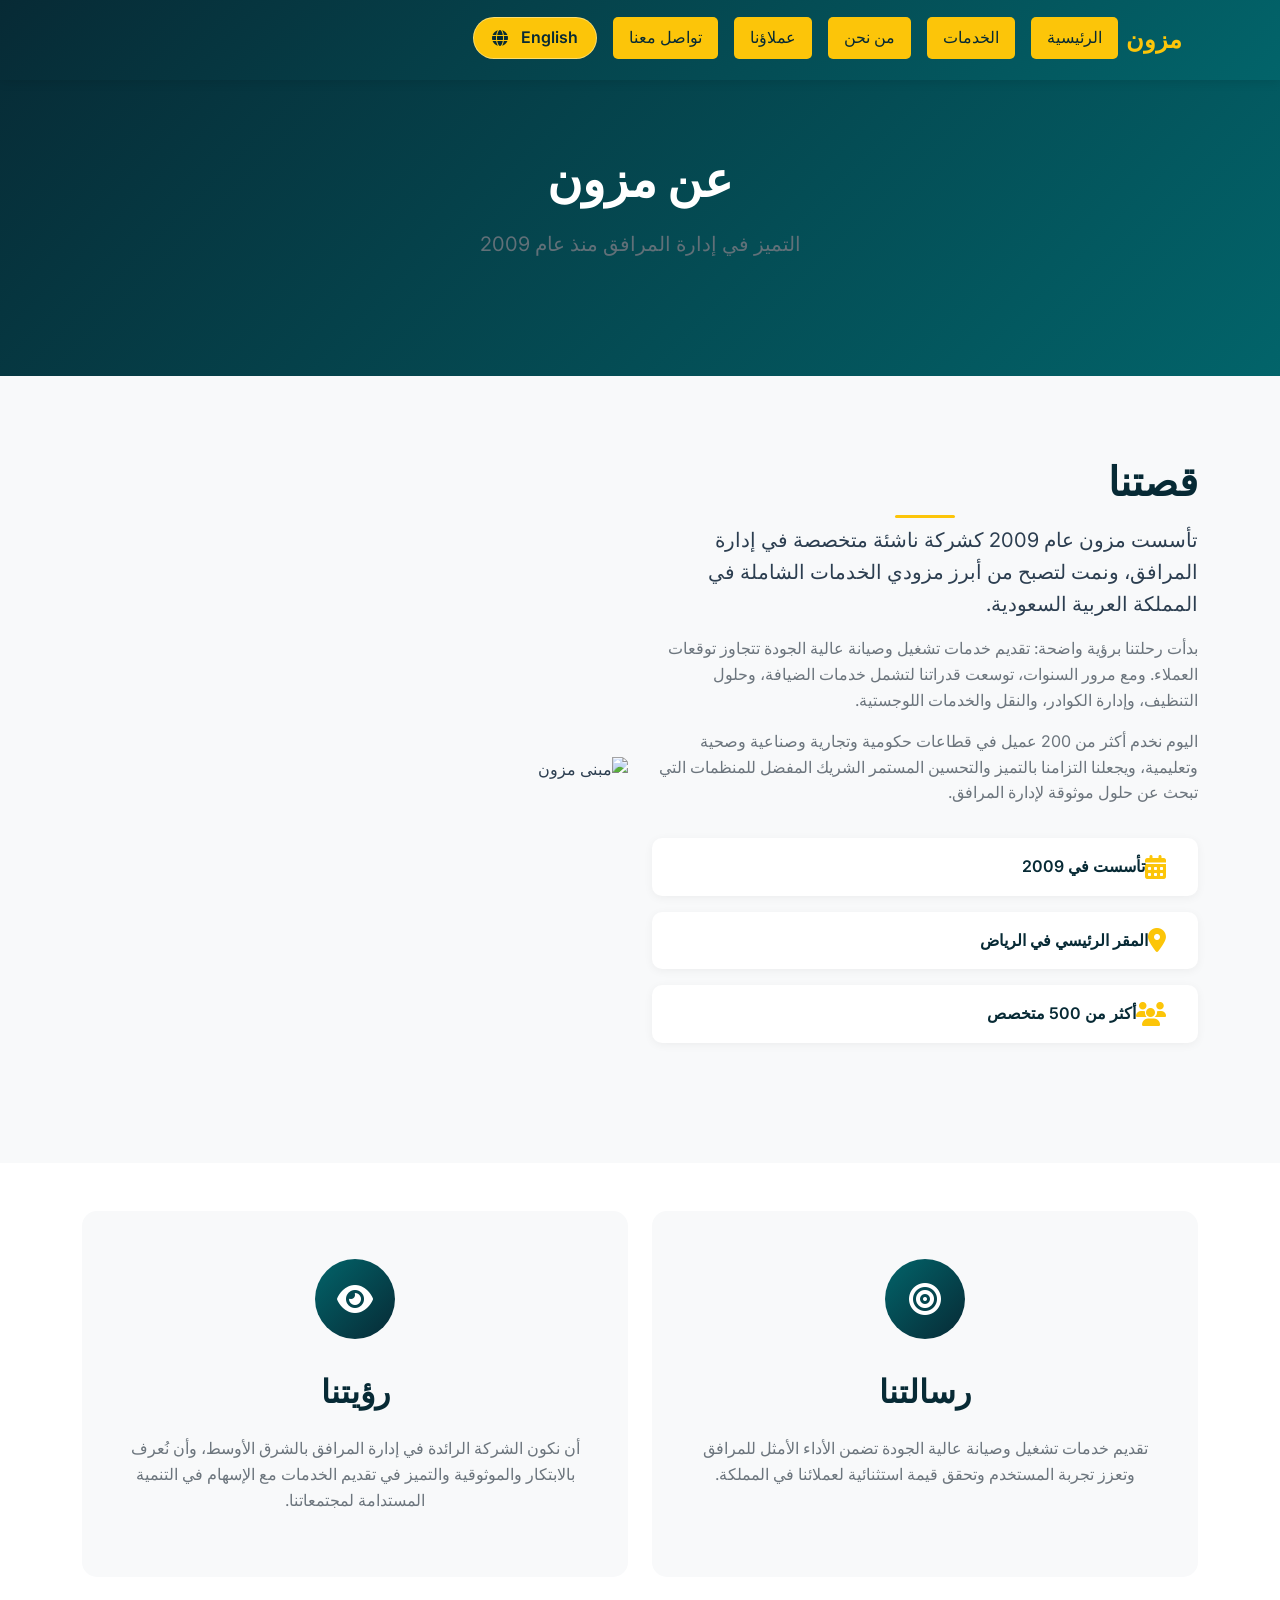
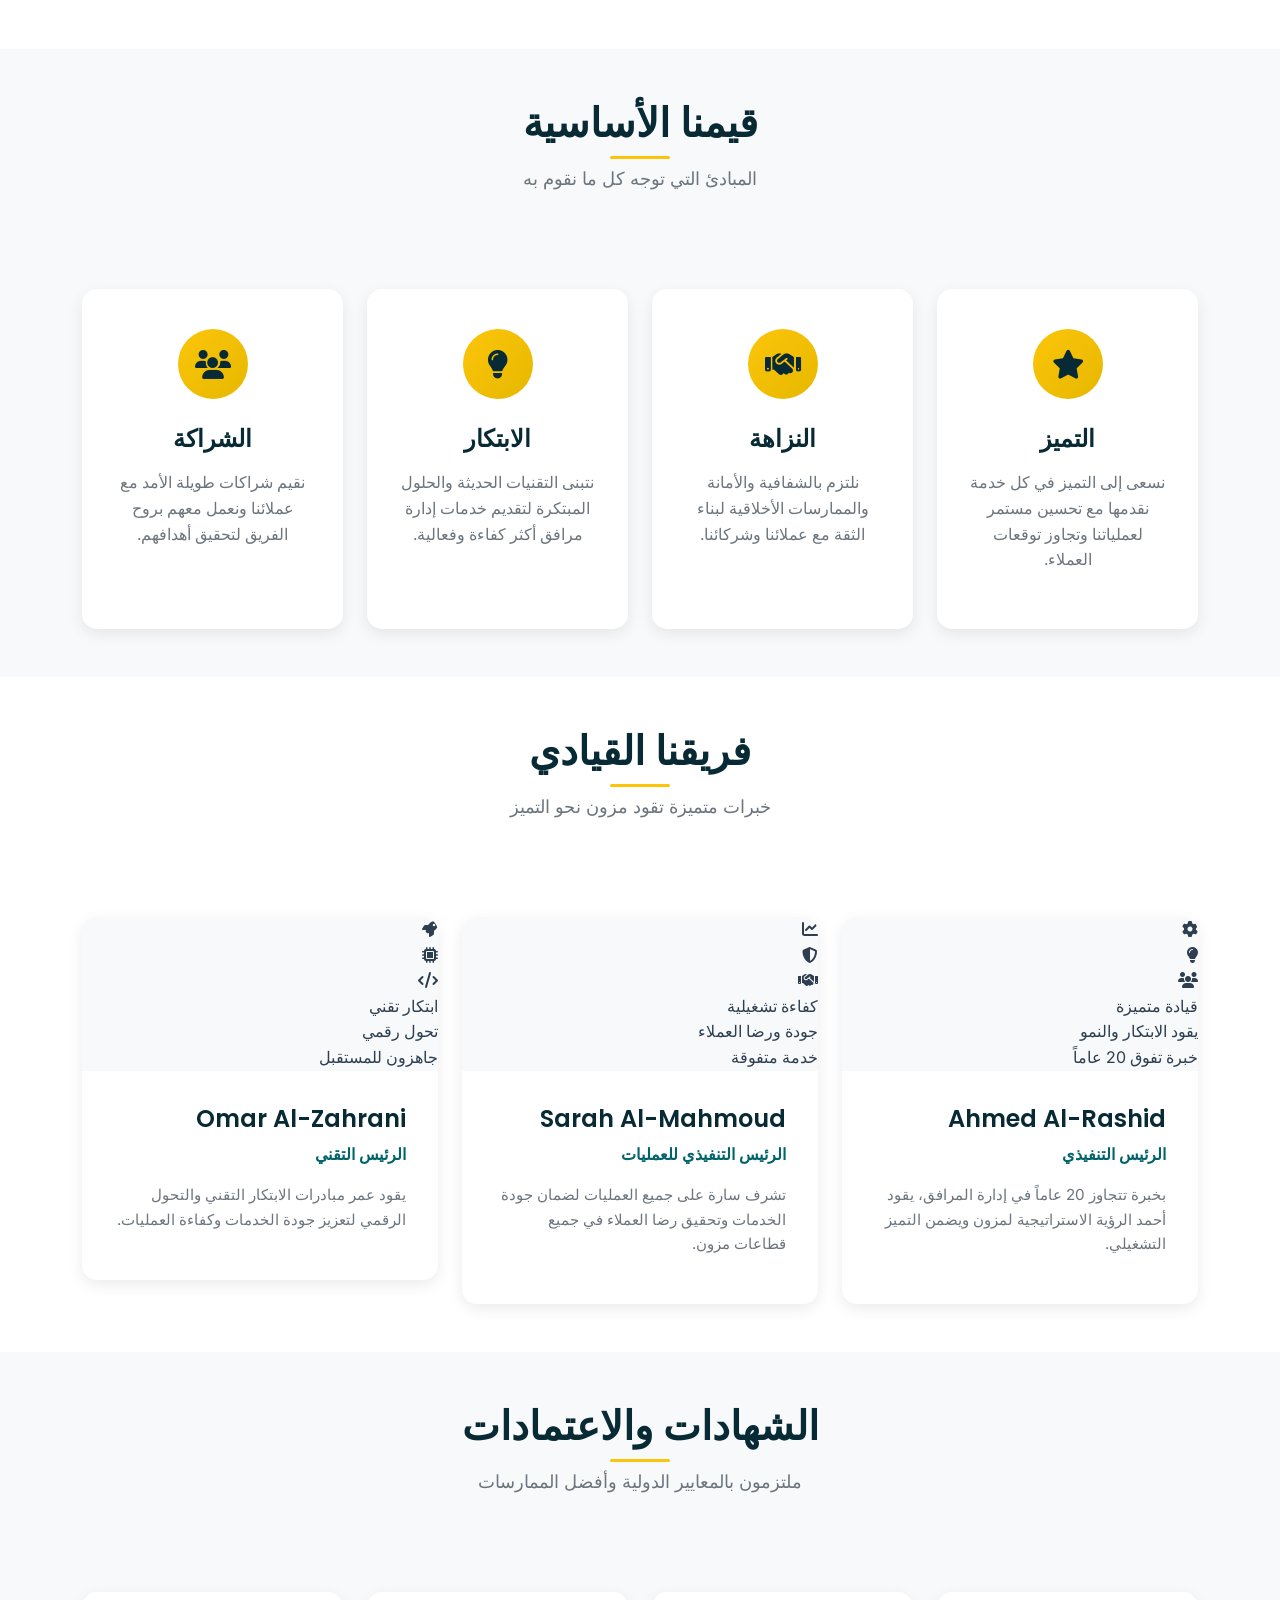
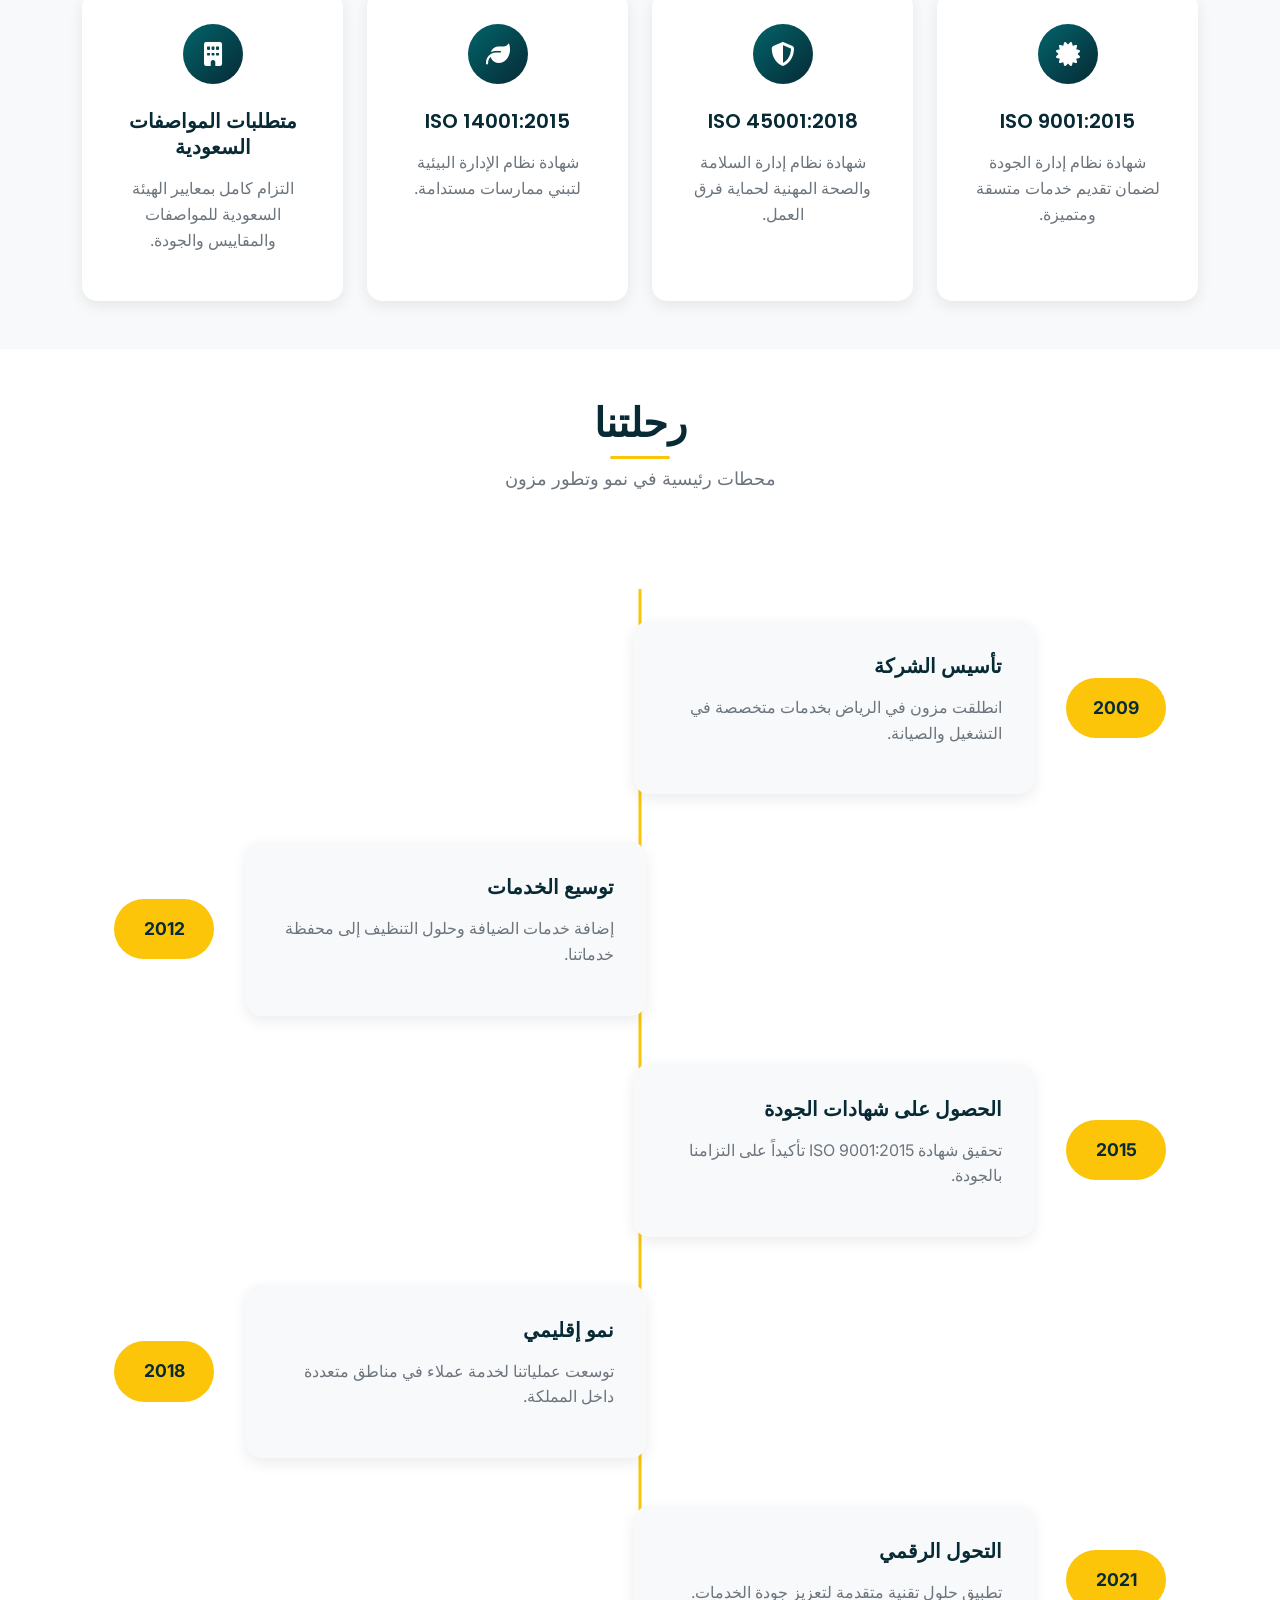
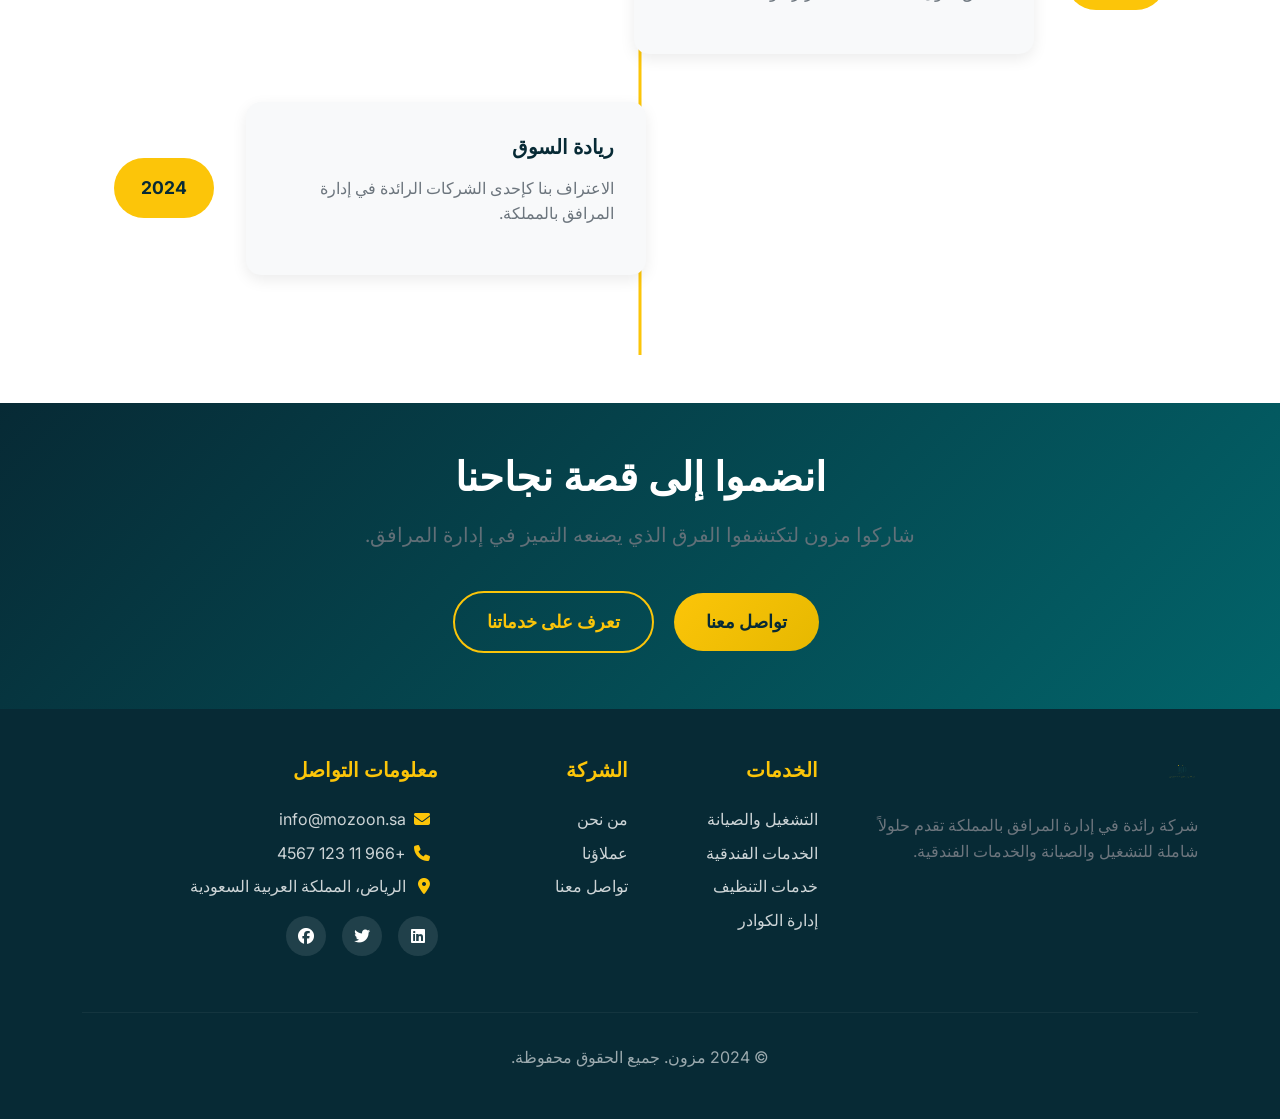
==== about-ar.html @ 45d55f1e "Add Arabic localization and language toggle" ====
<!DOCTYPE html>
<html lang="ar" dir="rtl">
<head>
    <meta charset="UTF-8">
    <meta name="viewport" content="width=device-width, initial-scale=1.0">
    <meta name="description" content="تعرف على مزون - قصتنا ورؤيتنا ورسالتنا والتزامنا بالتميز في إدارة المرافق داخل المملكة العربية السعودية.">
    <meta name="keywords" content="عن مزون، إدارة مرافق، السعودية، الرسالة، الرؤية، قصة الشركة">
    <title>من نحن - مزون لإدارة المرافق</title>

    <!-- Bootstrap 5 CSS -->
    <link href="https://cdn.jsdelivr.net/npm/bootstrap@5.3.0/dist/css/bootstrap.min.css" rel="stylesheet">
    <!-- Font Awesome -->
    <link rel="stylesheet" href="https://cdnjs.cloudflare.com/ajax/libs/font-awesome/6.4.0/css/all.min.css">
    <!-- Google Fonts -->
    <link href="https://fonts.googleapis.com/css2?family=Tajawal:wght@400;500;700&family=Inter:wght@300;400;500;600;700&family=Poppins:wght@300;400;500;600;700&display=swap" rel="stylesheet">
    <!-- Custom CSS -->
    <link rel="stylesheet" href="styles.css">
</head>
<body>
    <!-- Navigation -->
    <nav class="navbar navbar-expand-lg navbar-dark fixed-top">
        <div class="container">
            <a class="navbar-brand" href="index-ar.html">
                <span class="logo-text">مزون</span>
            </a>
            <button class="navbar-toggler" type="button" data-bs-toggle="collapse" data-bs-target="#navbarNav">
                <span class="navbar-toggler-icon"></span>
            </button>
            <div class="collapse navbar-collapse" id="navbarNav">
                <ul class="navbar-nav ms-auto">
                    <li class="nav-item">
                        <a class="nav-link" href="index-ar.html">الرئيسية</a>
                    </li>
                    <li class="nav-item">
                        <a class="nav-link" href="services-ar.html">الخدمات</a>
                    </li>
                    <li class="nav-item">
                        <a class="nav-link active" href="about-ar.html">من نحن</a>
                    </li>
                    <li class="nav-item">
                        <a class="nav-link" href="clients-ar.html">عملاؤنا</a>
                    </li>
                    <li class="nav-item">
                        <a class="nav-link" href="contact-ar.html">تواصل معنا</a>
                    </li>
                    <li class="nav-item language-toggle">
                        <a class="nav-link" href="about.html">English<i class="fas fa-globe me-2"></i></a>
                    </li>
                </ul>
            </div>
        </div>
    </nav>

    <!-- Page Header -->
    <section class="page-header">
        <div class="container">
            <div class="row">
                <div class="col-12 text-center">
                    <h1 class="page-title">عن مزون</h1>
                    <p class="page-subtitle">التميز في إدارة المرافق منذ عام 2009</p>
                </div>
            </div>
        </div>
    </section>

    <!-- Company Story -->
    <section class="company-story py-5">
        <div class="container">
            <div class="row align-items-center">
                <div class="col-lg-6 mb-4">
                    <div class="story-content">
                        <h2 class="section-title">قصتنا</h2>
                        <p class="lead">تأسست مزون عام 2009 كشركة ناشئة متخصصة في إدارة المرافق، ونمت لتصبح من أبرز مزودي الخدمات الشاملة في المملكة العربية السعودية.</p>
                        <p>بدأت رحلتنا برؤية واضحة: تقديم خدمات تشغيل وصيانة عالية الجودة تتجاوز توقعات العملاء. ومع مرور السنوات، توسعت قدراتنا لتشمل خدمات الضيافة، وحلول التنظيف، وإدارة الكوادر، والنقل والخدمات اللوجستية.</p>
                        <p>اليوم نخدم أكثر من 200 عميل في قطاعات حكومية وتجارية وصناعية وصحية وتعليمية، ويجعلنا التزامنا بالتميز والتحسين المستمر الشريك المفضل للمنظمات التي تبحث عن حلول موثوقة لإدارة المرافق.</p>
                        <div class="story-highlights">
                            <div class="highlight-item">
                                <i class="fas fa-calendar-alt"></i>
                                <span>تأسست في 2009</span>
                            </div>
                            <div class="highlight-item">
                                <i class="fas fa-map-marker-alt"></i>
                                <span>المقر الرئيسي في الرياض</span>
                            </div>
                            <div class="highlight-item">
                                <i class="fas fa-users"></i>
                                <span>أكثر من 500 متخصص</span>
                            </div>
                        </div>
                    </div>
                </div>
                <div class="col-lg-6">
                    <div class="story-image">
                        <img src="[data-uri]" alt="مبنى مزون" class="img-fluid rounded">
                    </div>
                </div>
            </div>
        </div>
    </section>

    <!-- Mission & Vision -->
    <section class="mission-vision py-5">
        <div class="container">
            <div class="row">
                <div class="col-lg-6 mb-4">
                    <div class="mission-card">
                        <div class="card-icon">
                            <i class="fas fa-bullseye"></i>
                        </div>
                        <h3>رسالتنا</h3>
                        <p>تقديم خدمات تشغيل وصيانة عالية الجودة تضمن الأداء الأمثل للمرافق وتعزز تجربة المستخدم وتحقق قيمة استثنائية لعملائنا في المملكة.</p>
                    </div>
                </div>
                <div class="col-lg-6 mb-4">
                    <div class="vision-card">
                        <div class="card-icon">
                            <i class="fas fa-eye"></i>
                        </div>
                        <h3>رؤيتنا</h3>
                        <p>أن نكون الشركة الرائدة في إدارة المرافق بالشرق الأوسط، وأن نُعرف بالابتكار والموثوقية والتميز في تقديم الخدمات مع الإسهام في التنمية المستدامة لمجتمعاتنا.</p>
                    </div>
                </div>
            </div>
        </div>
    </section>

    <!-- Core Values -->
    <section class="core-values py-5">
        <div class="container">
            <div class="row">
                <div class="col-12 text-center mb-5">
                    <h2 class="section-title">قيمنا الأساسية</h2>
                    <p class="section-subtitle">المبادئ التي توجه كل ما نقوم به</p>
                </div>
            </div>
            <div class="row g-4">
                <div class="col-lg-3 col-md-6">
                    <div class="value-card">
                        <div class="value-icon">
                            <i class="fas fa-star"></i>
                        </div>
                        <h4>التميز</h4>
                        <p>نسعى إلى التميز في كل خدمة نقدمها مع تحسين مستمر لعملياتنا وتجاوز توقعات العملاء.</p>
                    </div>
                </div>
                <div class="col-lg-3 col-md-6">
                    <div class="value-card">
                        <div class="value-icon">
                            <i class="fas fa-handshake"></i>
                        </div>
                        <h4>النزاهة</h4>
                        <p>نلتزم بالشفافية والأمانة والممارسات الأخلاقية لبناء الثقة مع عملائنا وشركائنا.</p>
                    </div>
                </div>
                <div class="col-lg-3 col-md-6">
                    <div class="value-card">
                        <div class="value-icon">
                            <i class="fas fa-lightbulb"></i>
                        </div>
                        <h4>الابتكار</h4>
                        <p>نتبنى التقنيات الحديثة والحلول المبتكرة لتقديم خدمات إدارة مرافق أكثر كفاءة وفعالية.</p>
                    </div>
                </div>
                <div class="col-lg-3 col-md-6">
                    <div class="value-card">
                        <div class="value-icon">
                            <i class="fas fa-users"></i>
                        </div>
                        <h4>الشراكة</h4>
                        <p>نقيم شراكات طويلة الأمد مع عملائنا ونعمل معهم بروح الفريق لتحقيق أهدافهم.</p>
                    </div>
                </div>
            </div>
        </div>
    </section>

    <!-- Team Overview -->
    <section class="team-overview py-5">
        <div class="container">
            <div class="row">
                <div class="col-12 text-center mb-5">
                    <h2 class="section-title">فريقنا القيادي</h2>
                    <p class="section-subtitle">خبرات متميزة تقود مزون نحو التميز</p>
                </div>
            </div>

            <div class="row g-4">
                <div class="col-lg-4 col-md-6">
                    <div class="team-card">
                        <div class="team-text-animation">
                            <div class="floating-element"><i class="fas fa-cog"></i></div>
                            <div class="floating-element"><i class="fas fa-lightbulb"></i></div>
                            <div class="floating-element"><i class="fas fa-users"></i></div>
                            <div class="animated-text-container">
                                <div class="animated-title">قيادة متميزة</div>
                                <div class="animated-subtitle">يقود الابتكار والنمو</div>
                                <div class="animated-highlight typewriter-effect">خبرة تفوق 20 عاماً</div>
                            </div>
                        </div>
                        <div class="team-info">
                            <h4>Ahmed Al-Rashid</h4>
                            <p class="team-position">الرئيس التنفيذي</p>
                            <p class="team-description">بخبرة تتجاوز 20 عاماً في إدارة المرافق، يقود أحمد الرؤية الاستراتيجية لمزون ويضمن التميز التشغيلي.</p>
                        </div>
                    </div>
                </div>
                <div class="col-lg-4 col-md-6">
                    <div class="team-card">
                        <div class="team-text-animation">
                            <div class="floating-element"><i class="fas fa-chart-line"></i></div>
                            <div class="floating-element"><i class="fas fa-shield-alt"></i></div>
                            <div class="floating-element"><i class="fas fa-handshake"></i></div>
                            <div class="animated-text-container">
                                <div class="animated-title">كفاءة تشغيلية</div>
                                <div class="animated-subtitle">جودة ورضا العملاء</div>
                                <div class="animated-highlight typewriter-effect">خدمة متفوقة</div>
                            </div>
                        </div>
                        <div class="team-info">
                            <h4>Sarah Al-Mahmoud</h4>
                            <p class="team-position">الرئيس التنفيذي للعمليات</p>
                            <p class="team-description">تشرف سارة على جميع العمليات لضمان جودة الخدمات وتحقيق رضا العملاء في جميع قطاعات مزون.</p>
                        </div>
                    </div>
                </div>
                <div class="col-lg-4 col-md-6">
                    <div class="team-card">
                        <div class="team-text-animation">
                            <div class="floating-element"><i class="fas fa-rocket"></i></div>
                            <div class="floating-element"><i class="fas fa-microchip"></i></div>
                            <div class="floating-element"><i class="fas fa-code"></i></div>
                            <div class="animated-text-container">
                                <div class="animated-title">ابتكار تقني</div>
                                <div class="animated-subtitle">تحول رقمي</div>
                                <div class="animated-highlight typewriter-effect">جاهزون للمستقبل</div>
                            </div>
                        </div>
                        <div class="team-info">
                            <h4>Omar Al-Zahrani</h4>
                            <p class="team-position">الرئيس التقني</p>
                            <p class="team-description">يقود عمر مبادرات الابتكار التقني والتحول الرقمي لتعزيز جودة الخدمات وكفاءة العمليات.</p>
                        </div>
                    </div>
                </div>
            </div>
        </div>
    </section>

    <!-- Certifications -->
    <section class="certifications py-5">
        <div class="container">
            <div class="row">
                <div class="col-12 text-center mb-5">
                    <h2 class="section-title">الشهادات والاعتمادات</h2>
                    <p class="section-subtitle">ملتزمون بالمعايير الدولية وأفضل الممارسات</p>
                </div>
            </div>
            <div class="row g-4">
                <div class="col-lg-3 col-md-6">
                    <div class="certification-card">
                        <div class="cert-icon">
                            <i class="fas fa-certificate"></i>
                        </div>
                        <h5>ISO 9001:2015</h5>
                        <p>شهادة نظام إدارة الجودة لضمان تقديم خدمات متسقة ومتميزة.</p>
                    </div>
                </div>
                <div class="col-lg-3 col-md-6">
                    <div class="certification-card">
                        <div class="cert-icon">
                            <i class="fas fa-shield-alt"></i>
                        </div>
                        <h5>ISO 45001:2018</h5>
                        <p>شهادة نظام إدارة السلامة والصحة المهنية لحماية فرق العمل.</p>
                    </div>
                </div>
                <div class="col-lg-3 col-md-6">
                    <div class="certification-card">
                        <div class="cert-icon">
                            <i class="fas fa-leaf"></i>
                        </div>
                        <h5>ISO 14001:2015</h5>
                        <p>شهادة نظام الإدارة البيئية لتبني ممارسات مستدامة.</p>
                    </div>
                </div>
                <div class="col-lg-3 col-md-6">
                    <div class="certification-card">
                        <div class="cert-icon">
                            <i class="fas fa-building"></i>
                        </div>
                        <h5>متطلبات المواصفات السعودية</h5>
                        <p>التزام كامل بمعايير الهيئة السعودية للمواصفات والمقاييس والجودة.</p>
                    </div>
                </div>
            </div>
        </div>
    </section>

    <!-- Company Timeline -->
    <section class="company-timeline py-5">
        <div class="container">
            <div class="row">
                <div class="col-12 text-center mb-5">
                    <h2 class="section-title">رحلتنا</h2>
                    <p class="section-subtitle">محطات رئيسية في نمو وتطور مزون</p>
                </div>
            </div>
            <div class="row">
                <div class="col-12">
                    <div class="timeline">
                        <div class="timeline-item">
                            <div class="timeline-year">2009</div>
                            <div class="timeline-content">
                                <h5>تأسيس الشركة</h5>
                                <p>انطلقت مزون في الرياض بخدمات متخصصة في التشغيل والصيانة.</p>
                            </div>
                        </div>
                        <div class="timeline-item">
                            <div class="timeline-year">2012</div>
                            <div class="timeline-content">
                                <h5>توسيع الخدمات</h5>
                                <p>إضافة خدمات الضيافة وحلول التنظيف إلى محفظة خدماتنا.</p>
                            </div>
                        </div>
                        <div class="timeline-item">
                            <div class="timeline-year">2015</div>
                            <div class="timeline-content">
                                <h5>الحصول على شهادات الجودة</h5>
                                <p>تحقيق شهادة ISO 9001:2015 تأكيداً على التزامنا بالجودة.</p>
                            </div>
                        </div>
                        <div class="timeline-item">
                            <div class="timeline-year">2018</div>
                            <div class="timeline-content">
                                <h5>نمو إقليمي</h5>
                                <p>توسعت عملياتنا لخدمة عملاء في مناطق متعددة داخل المملكة.</p>
                            </div>
                        </div>
                        <div class="timeline-item">
                            <div class="timeline-year">2021</div>
                            <div class="timeline-content">
                                <h5>التحول الرقمي</h5>
                                <p>تطبيق حلول تقنية متقدمة لتعزيز جودة الخدمات.</p>
                            </div>
                        </div>
                        <div class="timeline-item">
                            <div class="timeline-year">2024</div>
                            <div class="timeline-content">
                                <h5>ريادة السوق</h5>
                                <p>الاعتراف بنا كإحدى الشركات الرائدة في إدارة المرافق بالمملكة.</p>
                            </div>
                        </div>
                    </div>
                </div>
            </div>
        </div>
    </section>

    <!-- Call to Action -->
    <section class="cta-section py-5">
        <div class="container">
            <div class="row">
                <div class="col-lg-8 mx-auto text-center">
                    <h2 class="cta-title">انضموا إلى قصة نجاحنا</h2>
                    <p class="cta-subtitle">شاركوا مزون لتكتشفوا الفرق الذي يصنعه التميز في إدارة المرافق.</p>
                    <div class="cta-buttons">
                        <a href="contact-ar.html" class="btn btn-primary btn-lg me-3">تواصل معنا</a>
                        <a href="services-ar.html" class="btn btn-outline-primary btn-lg">تعرف على خدماتنا</a>
                    </div>
                </div>
            </div>
        </div>
    </section>

    <!-- Footer -->
    <footer class="footer py-5">
        <div class="container">
            <div class="row">
                <div class="col-lg-4 mb-4">
                    <div class="footer-brand">
                        <img src="logo mozoon.svg" alt="شعار مزون" class="footer-logo mb-3">
                        <p>شركة رائدة في إدارة المرافق بالمملكة تقدم حلولاً شاملة للتشغيل والصيانة والخدمات الفندقية.</p>
                    </div>
                </div>
                <div class="col-lg-2 col-md-6 mb-4">
                    <h5 class="footer-title">الخدمات</h5>
                    <ul class="footer-links">
                        <li><a href="services-ar.html">التشغيل والصيانة</a></li>
                        <li><a href="services-ar.html">الخدمات الفندقية</a></li>
                        <li><a href="services-ar.html">خدمات التنظيف</a></li>
                        <li><a href="services-ar.html">إدارة الكوادر</a></li>
                    </ul>
                </div>
                <div class="col-lg-2 col-md-6 mb-4">
                    <h5 class="footer-title">الشركة</h5>
                    <ul class="footer-links">
                        <li><a href="about-ar.html">من نحن</a></li>
                        <li><a href="clients-ar.html">عملاؤنا</a></li>
                        <li><a href="contact-ar.html">تواصل معنا</a></li>
                    </ul>
                </div>
                <div class="col-lg-4 mb-4">
                    <h5 class="footer-title">معلومات التواصل</h5>
                    <div class="contact-info">
                        <p><i class="fas fa-envelope me-2"></i> info@mozoon.sa</p>
                        <p><i class="fas fa-phone me-2"></i> +966 11 123 4567</p>
                        <p><i class="fas fa-map-marker-alt me-2"></i> الرياض، المملكة العربية السعودية</p>
                    </div>
                    <div class="social-links mt-3">
                        <a href="#" class="social-link"><i class="fab fa-linkedin"></i></a>
                        <a href="#" class="social-link"><i class="fab fa-twitter"></i></a>
                        <a href="#" class="social-link"><i class="fab fa-facebook"></i></a>
                    </div>
                </div>
            </div>
            <hr class="footer-divider">
            <div class="row">
                <div class="col-12 text-center">
                    <p class="footer-copyright">&copy; 2024 مزون. جميع الحقوق محفوظة.</p>
                </div>
            </div>
        </div>
    </footer>

    <!-- Bootstrap 5 JS -->
    <script src="https://cdn.jsdelivr.net/npm/bootstrap@5.3.0/dist/js/bootstrap.bundle.min.js"></script>
    <!-- Custom JS -->
    <script src="script.js"></script>
</body>
</html>
---- styles.css ----
/* MOOZEN Facilities Management - Custom Styles */

/* CSS Variables for Brand Colors */
:root {
    --primary-gray: #B6B5B5;
    --professional-teal: #02646A;
    --corporate-navy: #072A35;
    --accent-gold: #FCC509;
    --white: #ffffff;
    --light-gray: #f8f9fa;
    --dark-gray: #343a40;
    --text-dark: #2c3e50;
    --text-light: #6c757d;
}

/* Global Styles */
* {
    margin: 0;
    padding: 0;
    box-sizing: border-box;
}

html {
    scroll-behavior: smooth;
}

body {
    font-family: 'Inter', sans-serif;
    line-height: 1.6;
    color: var(--text-dark);
    background-color: var(--white);
}

body[dir="rtl"] {
    direction: rtl;
    text-align: right;
    font-family: 'Tajawal', 'Inter', sans-serif;
}

/* Typography */
h1, h2, h3, h4, h5, h6 {
    font-family: 'Poppins', sans-serif;
    font-weight: 600;
    line-height: 1.3;
    margin-bottom: 1rem;
}

h1 {
    font-size: 3.5rem;
    font-weight: 700;
}

h2 {
    font-size: 2.5rem;
}

h3 {
    font-size: 2rem;
}

h4 {
    font-size: 1.5rem;
}

h5 {
    font-size: 1.25rem;
}

p {
    margin-bottom: 1rem;
    color: var(--text-light);
}

.lead {
    font-size: 1.25rem;
    font-weight: 400;
    color: var(--text-dark);
}

/* Navigation */
.navbar {
    background: linear-gradient(135deg, var(--corporate-navy) 0%, var(--professional-teal) 100%);
    padding: 1rem 0;
    transition: all 0.3s ease;
    box-shadow: 0 2px 10px rgba(0,0,0,0.1);
}

.navbar-brand .logo {
    height: 40px;
    width: auto;
}

.navbar-brand .logo-text {
    color: #FCC509 !important;
    font-weight: 700;
    font-size: 1.5rem;
    font-family: 'Poppins', sans-serif;
}

.navbar-nav .nav-link {
    color: var(--white) !important;
    font-weight: 500;
    margin: 0 0.5rem;
    padding: 0.5rem 1rem !important;
    border-radius: 5px;
    transition: all 0.3s ease;
}

.navbar-nav .language-toggle .nav-link {
    border: 1px solid rgba(255, 255, 255, 0.4);
    border-radius: 30px;
    display: flex;
    align-items: center;
    gap: 0.35rem;
    font-weight: 600;
    margin-left: 0.75rem;
    padding: 0.45rem 1.1rem !important;
}

.navbar-nav .language-toggle .nav-link:hover,
.navbar-nav .language-toggle .nav-link:focus {
    background-color: var(--white);
    color: var(--corporate-navy) !important;
}

.navbar-nav .nav-link:hover,
.navbar-nav .nav-link.active {
    background-color: var(--accent-gold);
    color: var(--corporate-navy) !important;
    transform: translateY(-2px);
}

.navbar-toggler {
    border: none;
    padding: 0.25rem 0.5rem;
}

.navbar-toggler:focus {
    box-shadow: none;
}

/* Particle Network Canvas */
.particle-network-canvas {
    position: absolute;
    top: 0;
    left: 0;
    width: 100%;
    height: 100%;
    z-index: 2;
    pointer-events: none;
    opacity: 0.8;
}

/* Hero Background Slider */
.hero-slider {
    position: relative;
    overflow: hidden;
}

.hero-background-slider {
    position: absolute;
    top: 0;
    left: 0;
    width: 100%;
    height: 100%;
    z-index: 0;
}

.hero-slide {
    position: absolute;
    top: 0;
    left: 0;
    width: 100%;
    height: 100%;
    background-size: cover;
    background-position: center;
    background-repeat: no-repeat;
    opacity: 0;
    transition: opacity 1s ease-in-out;
    z-index: 1;
}

.hero-slide.active {
    opacity: 1;
}

.hero-slide[data-bg="photovoltaics-factory-manager-looking-paperwork-documents.jpg"] {
    background-image: url('photovoltaics-factory-manager-looking-paperwork-documents.jpg');
}

.hero-slide[data-bg="person-white-chemical-protection-suit-doing-disinfection-public-areas-stop-spreading-highly-contagious-corona-virus.jpg"] {
    background-image: url('person-white-chemical-protection-suit-doing-disinfection-public-areas-stop-spreading-highly-contagious-corona-virus.jpg');
}

.hero-slide[data-bg="human-hand-passing-gear-robotic-hand.jpg"] {
    background-image: url('human-hand-passing-gear-robotic-hand.jpg');
}

.slide-overlay {
    position: absolute;
    top: 0;
    left: 0;
    width: 100%;
    height: 100%;
    background: linear-gradient(135deg, rgba(0, 0, 0, 0.7) 0%, rgba(0, 0, 0, 0.4) 50%, rgba(0, 0, 0, 0.6) 100%);
    z-index: 2;
}

/* Hero Slide Text */
.hero-slide-text {
    position: relative;
    z-index: 10;
}

.slide-text {
    opacity: 0;
    transform: translateY(30px);
    transition: all 1s ease-in-out;
    display: none;
}

.slide-text.active {
    opacity: 1;
    transform: translateY(0);
    display: block;
}

.slide-text .hero-title {
    animation: slideInFromTop 1.2s ease-out;
}

.slide-text .hero-subtitle {
    animation: slideInFromBottom 1.2s ease-out 0.3s both;
}

@keyframes slideInFromTop {
    0% {
        opacity: 0;
        transform: translateY(-50px);
    }
    100% {
        opacity: 1;
        transform: translateY(0);
    }
}

@keyframes slideInFromBottom {
    0% {
        opacity: 0;
        transform: translateY(30px);
    }
    100% {
        opacity: 1;
        transform: translateY(0);
    }
}

/* Mobile optimizations for hero slider */
@media (max-width: 768px) {
    .particle-network-canvas {
        opacity: 0.6; /* Reduce opacity on mobile for better performance */
    }
    
    .hero-slide {
        background-attachment: scroll; /* Disable parallax on mobile for better performance */
    }
    
    .slide-overlay {
        background: linear-gradient(135deg, rgba(0, 0, 0, 0.8) 0%, rgba(0, 0, 0, 0.6) 100%);
    }
    
    .slide-text .hero-title {
        font-size: 2rem;
    }
    
    .slide-text .hero-subtitle {
        font-size: 1rem;
    }
}

/* Hero Section with Parallax Effect */
.hero-section {
    position: relative;
    height: 100vh;
    min-height: 600px;
    display: flex;
    align-items: center;
    justify-content: center;
    overflow: hidden;
    color: white;
}

.parallax-hero {
    background-image: url('hero-bg.svg');
    background-attachment: fixed;
    background-position: center center;
    background-repeat: no-repeat;
    background-size: cover;
}

/* Hero Content Left-Aligned */
.hero-content-left {
    position: relative;
    z-index: 3;
    text-align: left;
    padding: 3rem 2rem;
    color: var(--white);
    max-width: 100%;
}

.hero-content-left .hero-title {
    font-size: 4rem;
    font-weight: 800;
    margin-bottom: 1.5rem;
    color: #FCC509 !important;
    text-shadow: 2px 2px 4px rgba(0, 0, 0, 0.8);
    line-height: 1.1;
    letter-spacing: -0.02em;
    font-family: 'Poppins', sans-serif;
}

.hero-content-left .hero-subtitle {
    font-size: 1.35rem;
    margin-bottom: 2rem;
    opacity: 0.95;
    line-height: 1.7;
    text-shadow: 2px 2px 4px rgba(0, 0, 0, 0.6);
    max-width: 100%;
    font-weight: 300;
    color: rgba(255, 255, 255, 0.95);
}

.hero-content-left .lead-text {
    font-size: 1.5rem;
    font-weight: 400;
    line-height: 1.8;
    margin: 0;
    max-width: 100%;
    color: rgba(255, 255, 255, 0.9);
    text-shadow: 1px 1px 3px rgba(0, 0, 0, 0.5);
    letter-spacing: 0.01em;
}

.hero-content-left .key-benefits {
    display: flex;
    justify-content: flex-start;
    gap: 1.5rem;
    margin-top: 1.5rem;
    flex-wrap: wrap;
}

.hero-content-left .benefit-highlight {
    display: flex;
    align-items: center;
    background: rgba(255, 255, 255, 0.15);
    padding: 0.75rem 1.5rem;
    border-radius: 25px;
    backdrop-filter: blur(10px);
    border: 1px solid rgba(255, 255, 255, 0.2);
    transition: all 0.3s ease;
    font-weight: 500;
}

.hero-content-left .benefit-highlight:hover {
    background: rgba(255, 255, 255, 0.25);
    transform: translateY(-2px);
    box-shadow: 0 8px 25px rgba(0, 0, 0, 0.3);
}

.hero-content-left .hero-buttons {
    margin-top: 2.5rem;
    text-align: left;
}

/* Keep original hero-content for backward compatibility */
.hero-content {
    position: relative;
    z-index: 3;
    text-align: center;
    padding: 2rem;
    color: var(--white);
}

.hero-title {
    font-size: 3.5rem;
    font-weight: 700;
    margin-bottom: 1.5rem;
    color: #FCC509 !important;
    text-shadow: 2px 2px 4px rgba(0, 0, 0, 0.8);
}

.hero-subtitle {
    font-size: 1.3rem;
    margin-bottom: 2rem;
    opacity: 0.95;
    line-height: 1.6;
    text-shadow: 1px 1px 2px rgba(0, 0, 0, 0.5);
    max-width: 600px;
}

.lead-text {
    font-size: 1.4rem;
    font-weight: 400;
    line-height: 1.7;
    margin: 0 auto;
    max-width: 650px;
}

.key-benefits {
    display: flex;
    justify-content: center;
    gap: 2rem;
    margin-top: 1.5rem;
    flex-wrap: wrap;
}

.benefit-highlight {
    display: flex;
    align-items: center;
    background: rgba(255, 255, 255, 0.1);
    padding: 0.75rem 1.5rem;
    border-radius: 25px;
    backdrop-filter: blur(5px);
    border: 1px solid rgba(212, 175, 55, 0.3);
    transition: all 0.3s ease;
    font-weight: 600;
    font-size: 1rem;
}

.benefit-highlight:hover {
    background: rgba(212, 175, 55, 0.2);
    transform: translateY(-2px);
    box-shadow: 0 5px 15px rgba(212, 175, 55, 0.3);
}

.benefit-highlight i {
    font-size: 1.1rem;
    color: #D4AF37;
}

.hero-buttons {
    margin-bottom: 2rem;
}

.hero-buttons .btn {
    margin: 0.5rem;
    padding: 1rem 2rem;
    font-size: 1.1rem;
    font-weight: 600;
    border-radius: 50px;
    transition: all 0.3s ease;
    text-transform: uppercase;
    letter-spacing: 1px;
}

.hero-buttons .btn:hover {
    transform: translateY(-3px);
    box-shadow: 0 10px 25px rgba(0, 0, 0, 0.3);
}

/* Animated Particles */
.hero-particles {
    position: absolute;
    top: 0;
    left: 0;
    width: 100%;
    height: 100%;
    z-index: 2;
    pointer-events: none;
}

.particle {
    position: absolute;
    background: rgba(212, 175, 55, 0.3);
    border-radius: 50%;
    animation: float 6s ease-in-out infinite;
}

.particle-1 {
    width: 8px;
    height: 8px;
    top: 20%;
    left: 10%;
    animation-delay: 0s;
    animation-duration: 8s;
}

.particle-2 {
    width: 12px;
    height: 12px;
    top: 60%;
    left: 80%;
    animation-delay: 2s;
    animation-duration: 10s;
}

.particle-3 {
    width: 6px;
    height: 6px;
    top: 30%;
    left: 70%;
    animation-delay: 4s;
    animation-duration: 7s;
}

.particle-4 {
    width: 10px;
    height: 10px;
    top: 80%;
    left: 20%;
    animation-delay: 1s;
    animation-duration: 9s;
}

.particle-5 {
    width: 14px;
    height: 14px;
    top: 15%;
    left: 60%;
    animation-delay: 3s;
    animation-duration: 11s;
}

.particle-6 {
    width: 7px;
    height: 7px;
    top: 70%;
    left: 40%;
    animation-delay: 5s;
    animation-duration: 6s;
}

/* Geometric Shapes */
.hero-geometric-shapes {
    position: absolute;
    top: 0;
    left: 0;
    width: 100%;
    height: 100%;
    z-index: 2;
    pointer-events: none;
}

.shape {
    position: absolute;
    opacity: 0.1;
    animation: geometricFloat 12s ease-in-out infinite;
}

.shape-circle-1 {
    width: 100px;
    height: 100px;
    background: linear-gradient(45deg, #D4AF37, #02646A);
    border-radius: 50%;
    top: 10%;
    right: 15%;
    animation-delay: 0s;
}

.shape-circle-2 {
    width: 60px;
    height: 60px;
    background: linear-gradient(45deg, #1B365D, #D4AF37);
    border-radius: 50%;
    bottom: 20%;
    left: 10%;
    animation-delay: 4s;
}

.shape-triangle-1 {
    width: 0;
    height: 0;
    border-left: 40px solid transparent;
    border-right: 40px solid transparent;
    border-bottom: 70px solid rgba(212, 175, 55, 0.2);
    top: 25%;
    left: 20%;
    animation-delay: 2s;
}

.shape-triangle-2 {
    width: 0;
    height: 0;
    border-left: 30px solid transparent;
    border-right: 30px solid transparent;
    border-bottom: 50px solid rgba(2, 100, 106, 0.2);
    bottom: 30%;
    right: 25%;
    animation-delay: 6s;
}

.shape-square-1 {
    width: 80px;
    height: 80px;
    background: linear-gradient(45deg, rgba(27, 54, 93, 0.2), rgba(212, 175, 55, 0.2));
    transform: rotate(45deg);
    top: 50%;
    right: 10%;
    animation-delay: 8s;
}

/* Scroll Indicator */
.hero-scroll-indicator {
    position: absolute;
    bottom: 30px;
    left: 50%;
    transform: translateX(-50%);
    z-index: 3;
}

.scroll-arrow {
    width: 40px;
    height: 40px;
    border: 2px solid rgba(255, 255, 255, 0.7);
    border-radius: 50%;
    display: flex;
    align-items: center;
    justify-content: center;
    animation: bounce 2s infinite;
    cursor: pointer;
    transition: all 0.3s ease;
}

.scroll-arrow:hover {
    background: rgba(255, 255, 255, 0.1);
    border-color: #D4AF37;
}

.scroll-arrow i {
    color: rgba(255, 255, 255, 0.8);
    font-size: 1.2rem;
}

/* Typewriter Effect */
.typewriter-text {
    display: inline-block;
    color: #FCC509 !important; /* Yellow color */
    font-weight: 600;
    text-shadow: 2px 2px 4px rgba(0, 0, 0, 0.8);
    border-right: 2px solid transparent;
    white-space: nowrap;
    overflow: hidden;
    animation: none; /* Remove default animation, controlled by JS */
    transition: all 0.3s ease;
}

/* Animations */
@keyframes float {
    0%, 100% {
        transform: translateY(0px) rotate(0deg);
        opacity: 0.3;
    }
    50% {
        transform: translateY(-20px) rotate(180deg);
        opacity: 0.8;
    }
}

@keyframes geometricFloat {
    0%, 100% {
        transform: translateY(0px) rotate(0deg);
    }
    33% {
        transform: translateY(-15px) rotate(120deg);
    }
    66% {
        transform: translateY(-30px) rotate(240deg);
    }
}

@keyframes bounce {
    0%, 20%, 50%, 80%, 100% {
        transform: translateX(-50%) translateY(0);
    }
    40% {
        transform: translateX(-50%) translateY(-10px);
    }
    60% {
        transform: translateX(-50%) translateY(-5px);
    }
}

@keyframes typing {
    from {
        width: 0;
    }
    to {
        width: 100%;
    }
}

@keyframes blink-caret {
    from, to {
        border-color: transparent;
    }
    50% {
        border-color: #D4AF37;
    }
}

.fade-in-up {
    opacity: 0;
    transform: translateY(30px);
    animation: fadeInUp 1s ease forwards;
    animation-delay: 0.5s;
}

@keyframes fadeInUp {
    to {
        opacity: 1;
        transform: translateY(0);
    }
}

/* Mobile Responsiveness */
@media (max-width: 768px) {
    .parallax-hero {
        background-attachment: scroll;
    }
    
    .hero-title {
        font-size: 2.5rem;
    }
    
    .hero-subtitle {
        font-size: 1.1rem;
    }
    
    .lead-text {
        font-size: 1.2rem;
        line-height: 1.6;
    }
    
    .key-benefits {
        flex-direction: column;
        gap: 1rem;
        align-items: center;
    }
    
    .benefit-highlight {
        padding: 0.6rem 1.2rem;
        font-size: 0.9rem;
    }
    
    .hero-content {
        padding: 1.5rem;
        margin: 1rem;
    }
    
    /* Mobile styles for left-aligned hero content */
    .hero-content-left {
        padding: 2rem 1.5rem;
        text-align: center;
    }
    
    .hero-content-left .hero-title {
        font-size: 2.8rem;
        line-height: 1.2;
        margin-bottom: 1rem;
    }
    
    .hero-content-left .hero-subtitle {
        font-size: 1.2rem;
        line-height: 1.6;
        margin-bottom: 1.5rem;
    }
    
    .hero-content-left .lead-text {
        font-size: 1.3rem;
        line-height: 1.7;
    }
    
    .hero-content-left .key-benefits {
        justify-content: center;
        flex-direction: column;
        gap: 1rem;
        align-items: center;
    }
    
    .hero-content-left .benefit-highlight {
        padding: 0.6rem 1.2rem;
        font-size: 0.95rem;
    }
    
    .hero-content-left .hero-buttons {
        text-align: center;
        margin-top: 2rem;
    }
    
    .stat-number {
        font-size: 2rem;
    }
    
    .hero-buttons .btn {
        padding: 0.8rem 1.5rem;
        font-size: 1rem;
        margin: 0.3rem;
    }
    
    .shape-circle-1, .shape-circle-2 {
        width: 60px;
        height: 60px;
    }
    
    .shape-square-1 {
        width: 50px;
        height: 50px;
    }
    
    .particle {
        display: none;
    }
}

/* Page Header */
.page-header {
    background: linear-gradient(135deg, var(--corporate-navy) 0%, var(--professional-teal) 100%);
    padding: 150px 0 100px;
    color: var(--white);
    text-align: center;
}

.page-title {
    font-size: 3rem;
    font-weight: 700;
    margin-bottom: 1rem;
}

.page-subtitle {
    font-size: 1.25rem;
    opacity: 0.9;
}

/* Buttons */
.btn-primary {
    background: linear-gradient(135deg, var(--accent-gold) 0%, #e6b800 100%);
    border: none;
    color: var(--corporate-navy);
    font-weight: 600;
    transition: all 0.3s ease;
}

.btn-primary:hover {
    background: linear-gradient(135deg, #e6b800 0%, var(--accent-gold) 100%);
    transform: translateY(-2px);
    box-shadow: 0 5px 15px rgba(252, 197, 9, 0.4);
    color: var(--corporate-navy);
}

.btn-outline-primary {
    border: 2px solid var(--accent-gold);
    color: var(--accent-gold);
    background: transparent;
    font-weight: 600;
}

.btn-outline-primary:hover {
    background: var(--accent-gold);
    color: var(--corporate-navy);
    transform: translateY(-2px);
}

.btn-outline-light {
    border: 2px solid var(--white);
    color: var(--white);
    background: transparent;
}

.btn-outline-light:hover {
    background: var(--white);
    color: var(--corporate-navy);
    transform: translateY(-2px);
}

/* Section Styles */
section {
    padding: 80px 0;
}

.section-title {
    color: var(--corporate-navy);
    margin-bottom: 1rem;
    position: relative;
}

.section-title::after {
    content: '';
    position: absolute;
    bottom: -10px;
    left: 50%;
    transform: translateX(-50%);
    width: 60px;
    height: 3px;
    background: var(--accent-gold);
    border-radius: 2px;
}

.section-subtitle {
    color: var(--text-light);
    font-size: 1.1rem;
    margin-bottom: 3rem;
}

/* Services Overview */
.services-overview {
    background: var(--light-gray);
}

.service-card {
    background: var(--white);
    padding: 2.5rem 2rem;
    border-radius: 15px;
    text-align: center;
    height: 100%;
    transition: all 0.3s ease;
    border: 1px solid rgba(182, 181, 181, 0.2);
    box-shadow: 0 5px 15px rgba(0,0,0,0.08);
}

.service-card:hover {
    transform: translateY(-10px);
    box-shadow: 0 15px 35px rgba(0,0,0,0.15);
    border-color: var(--accent-gold);
}

.service-icon {
    width: 80px;
    height: 80px;
    background: linear-gradient(135deg, var(--professional-teal), var(--corporate-navy));
    border-radius: 50%;
    display: flex;
    align-items: center;
    justify-content: center;
    margin: 0 auto 1.5rem;
    transition: all 0.3s ease;
}

.service-card:hover .service-icon {
    background: linear-gradient(135deg, var(--accent-gold), #e6b800);
    transform: scale(1.1);
}

.service-icon i {
    font-size: 2rem;
    color: var(--white);
}

.service-card:hover .service-icon i {
    color: var(--corporate-navy);
}

.service-card h4 {
    color: var(--corporate-navy);
    margin-bottom: 1rem;
}

/* Why Choose Us */
.why-choose-us {
    background: var(--white);
}

.why-content {
    padding: 2rem 0;
}

.benefit-item {
    display: flex;
    align-items: flex-start;
    margin-bottom: 2rem;
    padding: 1.5rem;
    background: var(--light-gray);
    border-radius: 10px;
    transition: all 0.3s ease;
}

.benefit-item:hover {
    background: var(--white);
    box-shadow: 0 5px 15px rgba(0,0,0,0.1);
    transform: translateX(10px);
}

.benefit-icon {
    width: 60px;
    height: 60px;
    background: linear-gradient(135deg, var(--professional-teal), var(--corporate-navy));
    border-radius: 50%;
    display: flex;
    align-items: center;
    justify-content: center;
    margin-right: 1.5rem;
    flex-shrink: 0;
}

.benefit-icon i {
    font-size: 1.5rem;
    color: var(--white);
}

.benefit-content h5 {
    color: var(--corporate-navy);
    margin-bottom: 0.5rem;
}

/* RTL Support */
body[dir="rtl"] .navbar-nav {
    margin-right: auto;
    margin-left: 0;
}

body[dir="rtl"] .navbar-nav .nav-link {
    text-align: right;
}

body[dir="rtl"] .language-toggle .nav-link {
    flex-direction: row-reverse;
    margin-right: 0.75rem;
    margin-left: 0;
}

body[dir="rtl"] .language-toggle .nav-link i {
    margin-right: 0;
    margin-left: 0.35rem;
}

body[dir="rtl"] .ms-auto {
    margin-left: 0 !important;
    margin-right: auto !important;
}

body[dir="rtl"] .me-2 {
    margin-left: 0.5rem !important;
    margin-right: 0 !important;
}

body[dir="rtl"] .me-3 {
    margin-left: 1rem !important;
    margin-right: 0 !important;
}

body[dir="rtl"] .hero-content-left,
body[dir="rtl"] .hero-slide-text,
body[dir="rtl"] .section-title,
body[dir="rtl"] .section-subtitle,
body[dir="rtl"] .cta-title,
body[dir="rtl"] .cta-subtitle,
body[dir="rtl"] .footer,
body[dir="rtl"] .footer-title,
body[dir="rtl"] .footer-links,
body[dir="rtl"] .contact-info {
    text-align: right;
}

body[dir="rtl"] .hero-buttons {
    justify-content: flex-end;
}

body[dir="rtl"] .service-card {
    text-align: right;
}

body[dir="rtl"] .benefit-item {
    flex-direction: row-reverse;
}

body[dir="rtl"] .benefit-icon {
    margin-left: 1.5rem;
    margin-right: 0;
}

body[dir="rtl"] .benefit-item:hover {
    transform: translateX(-10px);
}

body[dir="rtl"] .social-links {
    justify-content: flex-end;
}

.why-image img {
    border-radius: 15px;
    box-shadow: 0 10px 30px rgba(0,0,0,0.15);
}

/* Statistics Section */
.stats-section {
    background: linear-gradient(135deg, var(--corporate-navy) 0%, var(--professional-teal) 100%);
    color: var(--white);
}

.stat-item {
    text-align: center;
    padding: 2rem 1rem;
}

.stat-number {
    font-size: 3.5rem;
    font-weight: 700;
    color: var(--accent-gold);
    margin-bottom: 0.5rem;
    font-family: 'Poppins', sans-serif;
}

.stat-label {
    font-size: 1.1rem;
    opacity: 0.9;
}

/* Services Detail Page */
.services-detail {
    background: var(--white);
}

.service-section {
    padding: 4rem 0;
    border-bottom: 1px solid rgba(182, 181, 181, 0.2);
}

.service-section:last-child {
    border-bottom: none;
}

.service-content {
    padding: 2rem 0;
}

.service-icon-large {
    width: 100px;
    height: 100px;
    background: linear-gradient(135deg, var(--professional-teal), var(--corporate-navy));
    border-radius: 20px;
    display: flex;
    align-items: center;
    justify-content: center;
    margin-bottom: 2rem;
}

.service-icon-large i {
    font-size: 3rem;
    color: var(--white);
}

.service-title {
    color: var(--corporate-navy);
    margin-bottom: 1.5rem;
}

.service-description {
    font-size: 1.1rem;
    margin-bottom: 2rem;
    color: var(--text-light);
}

.service-features {
    margin-top: 2rem;
}

.feature-item {
    display: flex;
    align-items: flex-start;
    margin-bottom: 1.5rem;
    padding: 1rem;
    background: var(--light-gray);
    border-radius: 10px;
    transition: all 0.3s ease;
}

.feature-item:hover {
    background: var(--white);
    box-shadow: 0 5px 15px rgba(0,0,0,0.1);
}

.feature-item i {
    font-size: 1.5rem;
    color: var(--professional-teal);
    margin-right: 1rem;
    margin-top: 0.25rem;
    flex-shrink: 0;
}

.feature-item h5 {
    color: var(--corporate-navy);
    margin-bottom: 0.5rem;
}

.service-image img {
    border-radius: 15px;
    box-shadow: 0 10px 30px rgba(0,0,0,0.15);
}

/* About Page Styles */
.company-story {
    background: var(--light-gray);
}

.story-content {
    padding: 2rem 0;
}

.story-highlights {
    margin-top: 2rem;
}

.highlight-item {
    display: flex;
    align-items: center;
    margin-bottom: 1rem;
    padding: 1rem;
    background: var(--white);
    border-radius: 10px;
    box-shadow: 0 2px 10px rgba(0,0,0,0.05);
}

.highlight-item i {
    font-size: 1.5rem;
    color: var(--accent-gold);
    margin-right: 1rem;
}

.highlight-item span {
    font-weight: 600;
    color: var(--corporate-navy);
}

.mission-vision {
    background: var(--white);
}

.mission-card,
.vision-card {
    background: var(--light-gray);
    padding: 3rem 2rem;
    border-radius: 15px;
    text-align: center;
    height: 100%;
    transition: all 0.3s ease;
}

.mission-card:hover,
.vision-card:hover {
    transform: translateY(-5px);
    box-shadow: 0 15px 35px rgba(0,0,0,0.1);
}

.card-icon {
    width: 80px;
    height: 80px;
    background: linear-gradient(135deg, var(--professional-teal), var(--corporate-navy));
    border-radius: 50%;
    display: flex;
    align-items: center;
    justify-content: center;
    margin: 0 auto 2rem;
}

.card-icon i {
    font-size: 2rem;
    color: var(--white);
}

.mission-card h3,
.vision-card h3 {
    color: var(--corporate-navy);
    margin-bottom: 1.5rem;
}

/* Core Values */
.core-values {
    background: var(--light-gray);
}

.value-card {
    background: var(--white);
    padding: 2.5rem 2rem;
    border-radius: 15px;
    text-align: center;
    height: 100%;
    transition: all 0.3s ease;
    box-shadow: 0 5px 15px rgba(0,0,0,0.08);
}

.value-card:hover {
    transform: translateY(-10px);
    box-shadow: 0 15px 35px rgba(0,0,0,0.15);
}

.value-icon {
    width: 70px;
    height: 70px;
    background: linear-gradient(135deg, var(--accent-gold), #e6b800);
    border-radius: 50%;
    display: flex;
    align-items: center;
    justify-content: center;
    margin: 0 auto 1.5rem;
}

.value-icon i {
    font-size: 1.8rem;
    color: var(--corporate-navy);
}

.value-card h4 {
    color: var(--corporate-navy);
    margin-bottom: 1rem;
}

/* Team Overview */
.team-overview {
    background: var(--white);
}

.team-card {
    background: var(--light-gray);
    border-radius: 15px;
    overflow: hidden;
    transition: all 0.3s ease;
    box-shadow: 0 5px 15px rgba(0,0,0,0.08);
}

.team-card:hover {
    transform: translateY(-10px);
    box-shadow: 0 15px 35px rgba(0,0,0,0.15);
}

.team-image {
    overflow: hidden;
}

.team-image img {
    width: 100%;
    height: 250px;
    object-fit: cover;
    transition: all 0.3s ease;
}

.team-card:hover .team-image img {
    transform: scale(1.05);
}

.team-info {
    padding: 2rem;
    background: var(--white);
}

.team-info h4 {
    color: var(--corporate-navy);
    margin-bottom: 0.5rem;
}

.team-position {
    color: var(--professional-teal);
    font-weight: 600;
    margin-bottom: 1rem;
}

.team-description {
    color: var(--text-light);
    font-size: 0.95rem;
}

/* Certifications */
.certifications {
    background: var(--light-gray);
}

.certification-card {
    background: var(--white);
    padding: 2rem;
    border-radius: 15px;
    text-align: center;
    height: 100%;
    transition: all 0.3s ease;
    box-shadow: 0 5px 15px rgba(0,0,0,0.08);
}

.certification-card:hover {
    transform: translateY(-5px);
    box-shadow: 0 15px 35px rgba(0,0,0,0.15);
}

.cert-icon {
    width: 60px;
    height: 60px;
    background: linear-gradient(135deg, var(--professional-teal), var(--corporate-navy));
    border-radius: 50%;
    display: flex;
    align-items: center;
    justify-content: center;
    margin: 0 auto 1.5rem;
}

.cert-icon i {
    font-size: 1.5rem;
    color: var(--white);
}

.certification-card h5 {
    color: var(--corporate-navy);
    margin-bottom: 1rem;
}

/* Timeline */
.company-timeline {
    background: var(--white);
}

.timeline {
    position: relative;
    padding: 2rem 0;
}

.timeline::before {
    content: '';
    position: absolute;
    left: 50%;
    top: 0;
    bottom: 0;
    width: 3px;
    background: var(--accent-gold);
    transform: translateX(-50%);
}

.timeline-item {
    display: flex;
    align-items: center;
    margin-bottom: 3rem;
    position: relative;
}

.timeline-item:nth-child(odd) {
    flex-direction: row;
}

.timeline-item:nth-child(even) {
    flex-direction: row-reverse;
}

.timeline-year {
    background: var(--accent-gold);
    color: var(--corporate-navy);
    padding: 1rem 1.5rem;
    border-radius: 50px;
    font-weight: 700;
    font-size: 1.1rem;
    position: relative;
    z-index: 2;
    margin: 0 2rem;
    min-width: 100px;
    text-align: center;
}

.timeline-content {
    background: var(--light-gray);
    padding: 2rem;
    border-radius: 15px;
    flex: 1;
    max-width: 400px;
    box-shadow: 0 5px 15px rgba(0,0,0,0.08);
}

.timeline-content h5 {
    color: var(--corporate-navy);
    margin-bottom: 1rem;
}

/* Call to Action */
.cta-section {
    background: linear-gradient(135deg, var(--corporate-navy) 0%, var(--professional-teal) 100%);
    color: var(--white);
    text-align: center;
}

.cta-title {
    font-size: 2.5rem;
    margin-bottom: 1rem;
}

.cta-subtitle {
    font-size: 1.25rem;
    margin-bottom: 2rem;
    opacity: 0.9;
}

.cta-buttons .btn {
    margin: 0.5rem;
    padding: 1rem 2rem;
    font-size: 1.1rem;
    font-weight: 600;
    border-radius: 50px;
}

/* Footer */
.footer {
    background: var(--corporate-navy);
    color: var(--white);
}

.footer-brand {
    margin-bottom: 2rem;
}

.footer-logo {
    height: 40px;
    width: auto;
    margin-bottom: 1rem;
}

.footer-title {
    color: var(--accent-gold);
    font-size: 1.25rem;
    margin-bottom: 1.5rem;
}

.footer-links {
    list-style: none;
    padding: 0;
}

.footer-links li {
    margin-bottom: 0.5rem;
}

.footer-links a {
    color: rgba(255, 255, 255, 0.8);
    text-decoration: none;
    transition: all 0.3s ease;
}

.footer-links a:hover {
    color: var(--accent-gold);
    padding-left: 5px;
}

.contact-info p {
    margin-bottom: 0.5rem;
    color: rgba(255, 255, 255, 0.8);
}

.contact-info i {
    color: var(--accent-gold);
    width: 20px;
}

.social-links {
    display: flex;
    gap: 1rem;
}

.social-link {
    width: 40px;
    height: 40px;
    background: rgba(255, 255, 255, 0.1);
    border-radius: 50%;
    display: flex;
    align-items: center;
    justify-content: center;
    color: var(--white);
    text-decoration: none;
    transition: all 0.3s ease;
}

.social-link:hover {
    background: var(--accent-gold);
    color: var(--corporate-navy);
    transform: translateY(-3px);
}

.footer-divider {
    border-color: rgba(255, 255, 255, 0.2);
    margin: 2rem 0;
}

.footer-copyright {
    color: rgba(255, 255, 255, 0.6);
    margin: 0;
}

/* Responsive Design */
@media (max-width: 1200px) {
    .hero-title {
        font-size: 3.5rem;
    }
    
    .page-title {
        font-size: 2.5rem;
    }
}

@media (max-width: 992px) {
    .hero-title {
        font-size: 3rem;
    }
    
    .hero-subtitle {
        font-size: 1.25rem;
    }
    
    .page-title {
        font-size: 2.25rem;
    }
    
    .timeline::before {
        left: 30px;
    }
    
    .timeline-item {
        flex-direction: row !important;
        padding-left: 60px;
    }
    
    .timeline-year {
        position: absolute;
        left: 0;
        margin: 0;
        min-width: 80px;
        font-size: 1rem;
        padding: 0.75rem 1rem;
    }
    
    .timeline-content {
        max-width: none;
    }
}

@media (max-width: 768px) {
    .hero-title {
        font-size: 2.5rem;
    }
    
    .hero-subtitle {
        font-size: 1.1rem;
    }
    
    .page-title {
        font-size: 2rem;
    }
    
    .section-title {
        font-size: 2rem;
    }
    
    .stat-number {
        font-size: 2.5rem;
    }
    
    .benefit-item,
    .feature-item {
        flex-direction: column;
        text-align: center;
    }
    
    .benefit-icon,
    .feature-item i {
        margin-right: 0;
        margin-bottom: 1rem;
    }
    
    .hero-buttons .btn,
    .cta-buttons .btn {
        display: block;
        width: 100%;
        margin: 0.5rem 0;
    }
}

@media (max-width: 576px) {
    .hero-title {
        font-size: 2rem;
    }
    
    .page-title {
        font-size: 1.75rem;
    }
    
    .section-title {
        font-size: 1.75rem;
    }
    
    .service-card,
    .value-card,
    .certification-card {
        margin-bottom: 2rem;
    }
    
    .timeline-item {
        padding-left: 40px;
    }
    
    .timeline-year {
        min-width: 60px;
        font-size: 0.9rem;
        padding: 0.5rem 0.75rem;
    }
}

/* Clients Page Specific Styles */

/* Client Portfolio */
.client-portfolio {
    background: var(--light-gray);
}

.client-category-card {
    background: var(--white);
    padding: 2.5rem 2rem;
    border-radius: 15px;
    text-align: center;
    height: 100%;
    transition: all 0.3s ease;
    box-shadow: 0 5px 15px rgba(0,0,0,0.08);
    border: 1px solid rgba(182, 181, 181, 0.2);
}

.client-category-card:hover {
    transform: translateY(-10px);
    box-shadow: 0 15px 35px rgba(0,0,0,0.15);
    border-color: var(--accent-gold);
}

.category-icon {
    width: 80px;
    height: 80px;
    background: linear-gradient(135deg, var(--professional-teal), var(--corporate-navy));
    border-radius: 50%;
    display: flex;
    align-items: center;
    justify-content: center;
    margin: 0 auto 1.5rem;
    transition: all 0.3s ease;
}

.client-category-card:hover .category-icon {
    background: linear-gradient(135deg, var(--accent-gold), #e6b800);
    transform: scale(1.1);
}

.category-icon i {
    font-size: 2rem;
    color: var(--white);
}

.client-category-card:hover .category-icon i {
    color: var(--corporate-navy);
}

.client-category-card h4 {
    color: var(--corporate-navy);
    margin-bottom: 1rem;
}

.client-count {
    margin-top: 1.5rem;
    padding-top: 1.5rem;
    border-top: 2px solid var(--light-gray);
}

.count-number {
    display: block;
    font-size: 2.5rem;
    font-weight: 700;
    color: var(--accent-gold);
    font-family: 'Poppins', sans-serif;
}

.count-label {
    font-size: 0.9rem;
    color: var(--text-light);
    text-transform: uppercase;
    letter-spacing: 1px;
}

/* Client Logos */
.client-logos {
    margin-top: 3rem;
}

.client-logo-card {
    background: var(--white);
    padding: 2rem 1rem;
    border-radius: 10px;
    text-align: center;
    height: 120px;
    display: flex;
    align-items: center;
    justify-content: center;
    transition: all 0.3s ease;
    box-shadow: 0 2px 10px rgba(0,0,0,0.05);
    border: 1px solid rgba(182, 181, 181, 0.2);
}

.client-logo-card:hover {
    transform: translateY(-5px);
    box-shadow: 0 10px 25px rgba(0,0,0,0.1);
    border-color: var(--accent-gold);
}

.logo-placeholder {
    text-align: center;
}

.logo-placeholder i {
    font-size: 2rem;
    color: var(--professional-teal);
    margin-bottom: 0.5rem;
    display: block;
}

.logo-placeholder span {
    font-size: 0.85rem;
    color: var(--text-dark);
    font-weight: 600;
    line-height: 1.2;
}

/* Case Studies */
.case-studies {
    background: var(--white);
}

.case-study-card {
    background: var(--white);
    border-radius: 15px;
    overflow: hidden;
    box-shadow: 0 5px 15px rgba(0,0,0,0.08);
    transition: all 0.3s ease;
    height: 100%;
    border: 1px solid rgba(182, 181, 181, 0.2);
}

.case-study-card:hover {
    transform: translateY(-10px);
    box-shadow: 0 15px 35px rgba(0,0,0,0.15);
}

.case-image {
    position: relative;
    height: 200px;
    background: linear-gradient(135deg, var(--corporate-navy), var(--professional-teal));
    display: flex;
    align-items: center;
    justify-content: center;
}

.image-placeholder {
    text-align: center;
}

.image-placeholder i {
    font-size: 4rem;
    color: var(--white);
    opacity: 0.8;
}

.case-category {
    position: absolute;
    top: 1rem;
    right: 1rem;
    background: var(--accent-gold);
    color: var(--corporate-navy);
    padding: 0.5rem 1rem;
    border-radius: 20px;
    font-size: 0.8rem;
    font-weight: 600;
    text-transform: uppercase;
    letter-spacing: 1px;
}

.case-content {
    padding: 2rem;
}

.case-content h4 {
    color: var(--corporate-navy);
    margin-bottom: 1.5rem;
}

.case-challenge,
.case-solution {
    margin-bottom: 1rem;
    font-size: 0.9rem;
    line-height: 1.6;
}

.case-challenge strong,
.case-solution strong {
    color: var(--corporate-navy);
}

.case-results {
    display: flex;
    gap: 1rem;
    margin: 1.5rem 0;
    padding: 1rem;
    background: var(--light-gray);
    border-radius: 10px;
}

.result-item {
    text-align: center;
    flex: 1;
}

.result-number {
    display: block;
    font-size: 1.5rem;
    font-weight: 700;
    color: var(--professional-teal);
    font-family: 'Poppins', sans-serif;
}

.result-label {
    font-size: 0.8rem;
    color: var(--text-light);
    text-transform: uppercase;
    letter-spacing: 1px;
}

/* Client Testimonials */
.client-testimonials {
    background: var(--light-gray);
}

.testimonial-card {
    background: var(--white);
    padding: 2.5rem 2rem;
    border-radius: 15px;
    height: 100%;
    transition: all 0.3s ease;
    box-shadow: 0 5px 15px rgba(0,0,0,0.08);
    border: 1px solid rgba(182, 181, 181, 0.2);
    position: relative;
}

.testimonial-card:hover {
    transform: translateY(-10px);
    box-shadow: 0 15px 35px rgba(0,0,0,0.15);
}

.testimonial-card.horizontal {
    display: flex;
    flex-direction: column;
    justify-content: space-between;
}

.testimonial-content {
    margin-bottom: 2rem;
}

.quote-icon {
    width: 50px;
    height: 50px;
    background: linear-gradient(135deg, var(--professional-teal), var(--corporate-navy));
    border-radius: 50%;
    display: flex;
    align-items: center;
    justify-content: center;
    margin-bottom: 1.5rem;
}

.quote-icon i {
    font-size: 1.2rem;
    color: var(--white);
}

.testimonial-text {
    font-style: italic;
    font-size: 1rem;
    line-height: 1.7;
    color: var(--text-dark);
    margin-bottom: 0;
}

.testimonial-author {
    display: flex;
    align-items: center;
    margin-bottom: 1rem;
}

.author-avatar {
    width: 50px;
    height: 50px;
    background: var(--light-gray);
    border-radius: 50%;
    display: flex;
    align-items: center;
    justify-content: center;
    margin-right: 1rem;
    flex-shrink: 0;
}

.author-avatar i {
    font-size: 1.2rem;
    color: var(--professional-teal);
}

.author-info h5 {
    color: var(--corporate-navy);
    margin-bottom: 0.25rem;
    font-size: 1rem;
}

.author-info p {
    color: var(--text-light);
    margin-bottom: 0;
    font-size: 0.9rem;
}

.testimonial-rating {
    display: flex;
    gap: 0.25rem;
}

.testimonial-rating i {
    color: var(--accent-gold);
    font-size: 1rem;
}

/* Client Statistics */
.client-stats {
    background: linear-gradient(135deg, var(--corporate-navy) 0%, var(--professional-teal) 100%);
    color: var(--white);
}

.stat-card {
    background: rgba(255, 255, 255, 0.1);
    padding: 2.5rem 2rem;
    border-radius: 15px;
    text-align: center;
    height: 100%;
    transition: all 0.3s ease;
    backdrop-filter: blur(10px);
    border: 1px solid rgba(255, 255, 255, 0.2);
}

.stat-card:hover {
    background: rgba(255, 255, 255, 0.15);
    transform: translateY(-10px);
    box-shadow: 0 15px 35px rgba(0,0,0,0.2);
}

.stat-icon {
    width: 80px;
    height: 80px;
    background: var(--accent-gold);
    border-radius: 50%;
    display: flex;
    align-items: center;
    justify-content: center;
    margin: 0 auto 1.5rem;
    transition: all 0.3s ease;
}

.stat-card:hover .stat-icon {
    transform: scale(1.1);
}

.stat-icon i {
    font-size: 2rem;
    color: var(--corporate-navy);
}

.stat-number {
    font-size: 3rem;
    font-weight: 700;
    color: var(--accent-gold);
    margin-bottom: 0.5rem;
    font-family: 'Poppins', sans-serif;
}

.stat-label {
    font-size: 1.1rem;
    font-weight: 600;
    margin-bottom: 0.5rem;
    color: var(--white);
}

.stat-description {
    font-size: 0.9rem;
    color: rgba(255, 255, 255, 0.8);
    line-height: 1.4;
}

/* Responsive Design for Clients Page */
@media (max-width: 768px) {
    .case-results {
        flex-direction: column;
        gap: 0.5rem;
    }
    
    .result-item {
        margin-bottom: 1rem;
    }
    
    .testimonial-author {
        flex-direction: column;
        text-align: center;
    }
    
    .author-avatar {
        margin-right: 0;
        margin-bottom: 1rem;
    }
    
    .client-logo-card {
        height: 100px;
    }
    
    .logo-placeholder span {
        font-size: 0.75rem;
    }
}

@media (max-width: 576px) {
    .client-category-card,
    .case-study-card,
    .testimonial-card,
    .stat-card {
        margin-bottom: 2rem;
    }
    
    .case-image {
        height: 150px;
    }
    
    .image-placeholder i {
        font-size: 3rem;
    }
    
    .stat-number {
        font-size: 2.5rem;
    }
}

/* Contact Page Styles */
.contact-info-section {
    padding: 80px 0;
    background: linear-gradient(135deg, #f8f9fa 0%, #ffffff 100%);
}

.contact-card {
    background: #ffffff;
    padding: 2rem;
    border-radius: 15px;
    box-shadow: 0 10px 30px rgba(0, 0, 0, 0.1);
    text-align: center;
    height: 100%;
    transition: all 0.3s ease;
    border: 1px solid #e9ecef;
}

.contact-card:hover {
    transform: translateY(-10px);
    box-shadow: 0 20px 40px rgba(0, 0, 0, 0.15);
}

.contact-icon {
    width: 80px;
    height: 80px;
    background: linear-gradient(135deg, var(--professional-teal) 0%, var(--corporate-navy) 100%);
    border-radius: 50%;
    display: flex;
    align-items: center;
    justify-content: center;
    margin: 0 auto 1.5rem;
    font-size: 2rem;
    color: #ffffff;
}

.contact-card h4 {
    color: var(--corporate-navy);
    margin-bottom: 1rem;
    font-weight: 600;
}

.contact-detail {
    font-size: 1.1rem;
    font-weight: 600;
    color: var(--professional-teal);
    margin-bottom: 0.5rem;
}

.contact-description {
    color: var(--text-light);
    margin-bottom: 1.5rem;
    font-size: 0.9rem;
}

.contact-form-section {
    padding: 80px 0;
    background: #ffffff;
}

.contact-form-wrapper {
    background: #ffffff;
    border-radius: 20px;
    box-shadow: 0 20px 60px rgba(0, 0, 0, 0.1);
    overflow: hidden;
}

.contact-form {
    padding: 3rem;
    background: #ffffff;
}

.form-title {
    color: var(--corporate-navy);
    margin-bottom: 0.5rem;
    font-weight: 600;
}

.form-subtitle {
    color: var(--text-light);
    margin-bottom: 2rem;
}

.form-label {
    color: var(--corporate-navy);
    font-weight: 500;
    margin-bottom: 0.5rem;
}

.form-control, .form-select {
    border: 2px solid #e9ecef;
    border-radius: 10px;
    padding: 0.75rem 1rem;
    font-size: 1rem;
    transition: all 0.3s ease;
}

.form-control:focus, .form-select:focus {
    border-color: var(--professional-teal);
    box-shadow: 0 0 0 0.2rem rgba(2, 100, 106, 0.1);
}

.form-control.is-invalid, .form-select.is-invalid {
    border-color: #dc3545;
}

.form-control.is-valid, .form-select.is-valid {
    border-color: #28a745;
}

.invalid-feedback {
    display: block;
    font-size: 0.875rem;
    color: #dc3545;
    margin-top: 0.25rem;
}

.form-check-input:checked {
    background-color: var(--professional-teal);
    border-color: var(--professional-teal);
}

.contact-sidebar {
    background: linear-gradient(135deg, var(--corporate-navy) 0%, var(--professional-teal) 100%);
    padding: 3rem;
    color: #ffffff;
    height: 100%;
}

.contact-sidebar h4 {
    color: #ffffff;
    margin-bottom: 2rem;
    font-weight: 600;
}

.sidebar-item {
    display: flex;
    align-items: flex-start;
    margin-bottom: 2rem;
}

.sidebar-icon {
    width: 50px;
    height: 50px;
    background: rgba(255, 255, 255, 0.2);
    border-radius: 50%;
    display: flex;
    align-items: center;
    justify-content: center;
    margin-right: 1rem;
    flex-shrink: 0;
}

.sidebar-content h5 {
    color: #ffffff;
    margin-bottom: 0.5rem;
    font-weight: 600;
}

.sidebar-content p {
    color: rgba(255, 255, 255, 0.9);
    margin: 0;
    font-size: 0.9rem;
}

.contact-cta {
    background: rgba(255, 255, 255, 0.1);
    padding: 1.5rem;
    border-radius: 15px;
    margin-top: 2rem;
    text-align: center;
}

.contact-cta h5 {
    color: #ffffff;
    margin-bottom: 0.5rem;
}

.contact-cta p {
    color: rgba(255, 255, 255, 0.9);
    margin-bottom: 1rem;
    font-size: 0.9rem;
}

.office-locations {
    padding: 80px 0;
    background: linear-gradient(135deg, #f8f9fa 0%, #ffffff 100%);
}

.location-card {
    background: #ffffff;
    border-radius: 15px;
    padding: 2rem;
    box-shadow: 0 10px 30px rgba(0, 0, 0, 0.1);
    height: 100%;
    transition: all 0.3s ease;
}

.location-card:hover {
    transform: translateY(-5px);
    box-shadow: 0 20px 40px rgba(0, 0, 0, 0.15);
}

.location-header {
    text-align: center;
    margin-bottom: 1.5rem;
    position: relative;
}

.location-icon {
    width: 60px;
    height: 60px;
    background: linear-gradient(135deg, var(--professional-teal) 0%, var(--corporate-navy) 100%);
    border-radius: 50%;
    display: flex;
    align-items: center;
    justify-content: center;
    margin: 0 auto 1rem;
    font-size: 1.5rem;
    color: #ffffff;
}

.location-header h4 {
    color: var(--corporate-navy);
    margin-bottom: 0.5rem;
    font-weight: 600;
}

.location-badge {
    background: var(--accent-gold);
    color: var(--corporate-navy);
    padding: 0.25rem 0.75rem;
    border-radius: 20px;
    font-size: 0.8rem;
    font-weight: 500;
}

.location-details {
    margin-bottom: 1.5rem;
}

.detail-item {
    display: flex;
    align-items: center;
    margin-bottom: 0.75rem;
    color: var(--text-light);
}

.detail-item i {
    width: 20px;
    color: var(--professional-teal);
    margin-right: 0.75rem;
}

.location-services h6 {
    color: var(--corporate-navy);
    margin-bottom: 0.75rem;
    font-weight: 600;
}

.location-services ul {
    list-style: none;
    padding: 0;
    margin: 0;
}

.location-services li {
    color: var(--text-light);
    margin-bottom: 0.5rem;
    padding-left: 1.5rem;
    position: relative;
}

.location-services li:before {
    content: "✓";
    position: absolute;
    left: 0;
    color: #28a745;
    font-weight: bold;
}

.map-section {
    padding: 0;
    background: #f8f9fa;
}

.map-wrapper {
    height: 400px;
    position: relative;
    overflow: hidden;
}

.map-placeholder {
    height: 100%;
    background: linear-gradient(135deg, var(--corporate-navy) 0%, var(--professional-teal) 100%);
    display: flex;
    align-items: center;
    justify-content: center;
    color: #ffffff;
    text-align: center;
}

.map-content i {
    font-size: 4rem;
    margin-bottom: 1rem;
    opacity: 0.8;
}

.map-content h3 {
    color: #ffffff;
    margin-bottom: 0.5rem;
}

.map-content p {
    color: rgba(255, 255, 255, 0.9);
    margin-bottom: 1.5rem;
}

.faq-section {
    padding: 80px 0;
    background: #ffffff;
}

.accordion-item {
    border: none;
    margin-bottom: 1rem;
    border-radius: 10px;
    overflow: hidden;
    box-shadow: 0 5px 15px rgba(0, 0, 0, 0.08);
}

.accordion-button {
    background: #ffffff;
    border: none;
    padding: 1.5rem;
    font-weight: 600;
    color: var(--corporate-navy);
    font-size: 1.1rem;
}

.accordion-button:not(.collapsed) {
    background: linear-gradient(135deg, var(--corporate-navy) 0%, var(--professional-teal) 100%);
    color: #ffffff;
    box-shadow: none;
}

.accordion-button:focus {
    box-shadow: none;
    border: none;
}

.accordion-button::after {
    background-image: url("data:image/svg+xml,%3csvg xmlns='http://www.w3.org/2000/svg' viewBox='0 0 16 16' fill='%23212529'%3e%3cpath fill-rule='evenodd' d='M1.646 4.646a.5.5 0 0 1 .708 0L8 10.293l5.646-5.647a.5.5 0 0 1 .708.708l-6 6a.5.5 0 0 1-.708 0l-6-6a.5.5 0 0 1 0-.708z'/%3e%3c/svg%3e");
}

.accordion-button:not(.collapsed)::after {
    background-image: url("data:image/svg+xml,%3csvg xmlns='http://www.w3.org/2000/svg' viewBox='0 0 16 16' fill='%23ffffff'%3e%3cpath fill-rule='evenodd' d='M1.646 4.646a.5.5 0 0 1 .708 0L8 10.293l5.646-5.647a.5.5 0 0 1 .708.708l-6 6a.5.5 0 0 1-.708 0l-6-6a.5.5 0 0 1 0-.708z'/%3e%3c/svg%3e");
}

.accordion-body {
    padding: 1.5rem;
    background: #ffffff;
    color: var(--text-light);
    line-height: 1.6;
}

/* Animation Classes */
.fade-in {
    opacity: 0;
    transform: translateY(30px);
    transition: all 0.6s ease;
}

.fade-in.visible {
    opacity: 1;
    transform: translateY(0);
}

.slide-in-left {
    opacity: 0;
    transform: translateX(-50px);
    transition: all 0.6s ease;
}

.slide-in-left.visible {
    opacity: 1;
    transform: translateX(0);
}

.slide-in-right {
    opacity: 0;
    transform: translateX(50px);
    transition: all 0.6s ease;
}

.slide-in-right.visible {
    opacity: 1;
    transform: translateX(0);
}

.scale-in {
    opacity: 0;
    transform: scale(0.8);
    transition: all 0.6s ease;
}

.scale-in.visible {
    opacity: 1;
    transform: scale(1);
}

/* Loading Animation */
.loading {
    display: inline-block;
    width: 16px;
    height: 16px;
    border: 2px solid #ffffff;
    border-radius: 50%;
    border-top-color: transparent;
    animation: spin 1s ease-in-out infinite;
}

@keyframes spin {
    to { transform: rotate(360deg); }
}

/* Random Services Gallery */
.random-gallery {
    background: linear-gradient(135deg, #f8f9fa 0%, #e9ecef 100%);
}

.random-image-container {
    position: relative;
    max-width: 600px;
    margin: 0 auto;
}

.image-display-area {
    position: relative;
    border-radius: 15px;
    overflow: hidden;
    box-shadow: 0 20px 40px rgba(0, 0, 0, 0.15);
    background: #ffffff;
    padding: 20px;
}

.image-display-area img {
    width: 100%;
    height: 400px;
    object-fit: cover;
    border-radius: 10px;
    transition: all 0.5s ease;
}

.image-overlay {
    position: absolute;
    top: 20px;
    left: 20px;
    right: 20px;
    display: flex;
    justify-content: space-between;
    align-items: flex-start;
    z-index: 10;
    opacity: 0;
    transition: opacity 0.3s ease;
}

.image-display-area:hover .image-overlay {
    opacity: 1;
}

.image-counter {
    background: rgba(0, 0, 0, 0.7);
    color: white;
    padding: 8px 12px;
    border-radius: 20px;
    font-size: 0.9rem;
    font-weight: 500;
}

.image-controls {
    display: flex;
    gap: 8px;
}

.image-controls .btn {
    backdrop-filter: blur(10px);
    background: rgba(255, 255, 255, 0.2);
    border: 1px solid rgba(255, 255, 255, 0.3);
    color: white;
    font-size: 0.8rem;
    padding: 6px 12px;
    transition: all 0.3s ease;
}

.image-controls .btn:hover {
    background: rgba(255, 255, 255, 0.3);
    transform: translateY(-2px);
}

.image-controls .btn-primary {
    background: var(--accent-gold);
    border-color: var(--accent-gold);
    color: var(--corporate-navy);
}

.image-controls .btn-primary:hover {
    background: #e6b008;
    border-color: #e6b008;
    color: var(--corporate-navy);
}

.progress {
    height: 8px;
    background: rgba(0, 0, 0, 0.1);
    border-radius: 4px;
    overflow: hidden;
}

.progress-bar {
    transition: width 0.3s ease;
    background: linear-gradient(90deg, var(--professional-teal), var(--accent-gold));
}

/* Responsive adjustments */
@media (max-width: 768px) {
    .image-display-area img {
        height: 300px;
    }
    
    .image-overlay {
        position: static;
        opacity: 1;
        margin-top: 15px;
        flex-direction: column;
        gap: 15px;
        align-items: center;
    }
    
    .image-controls {
        justify-content: center;
    }
}
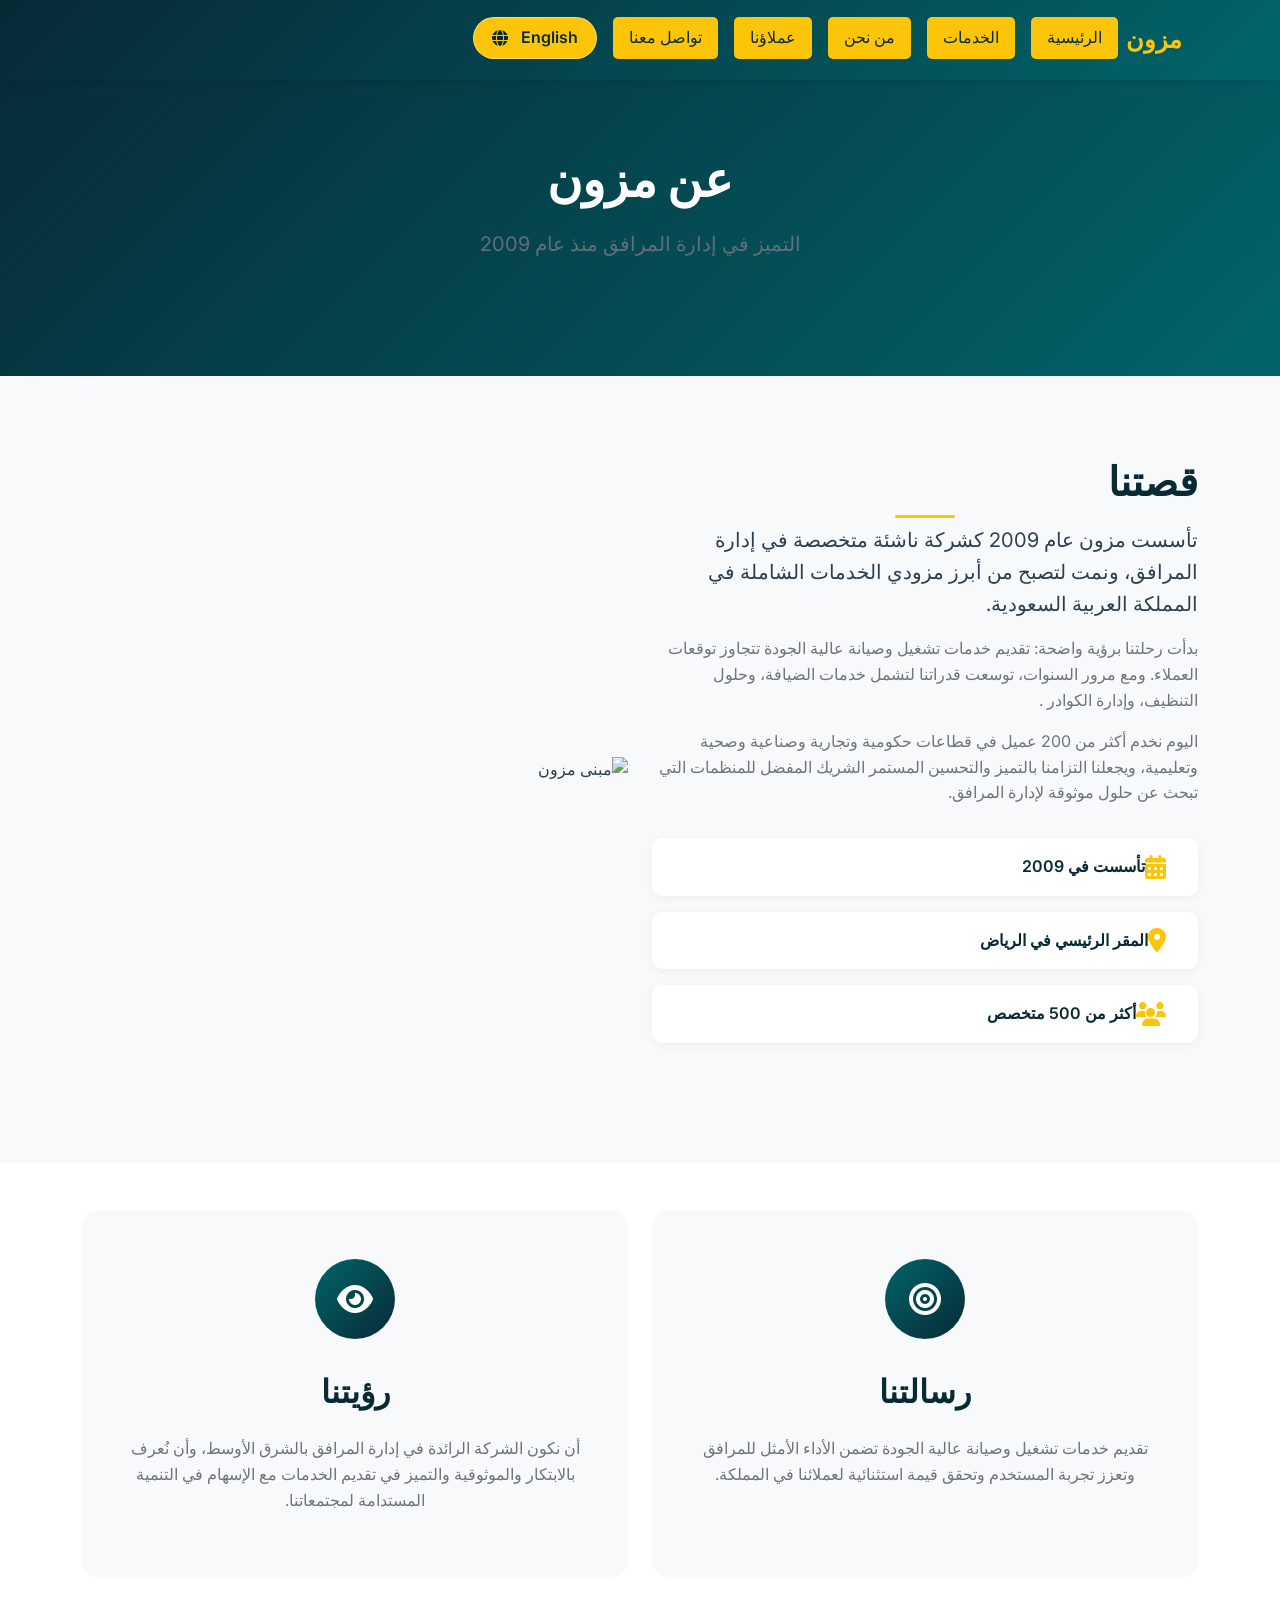
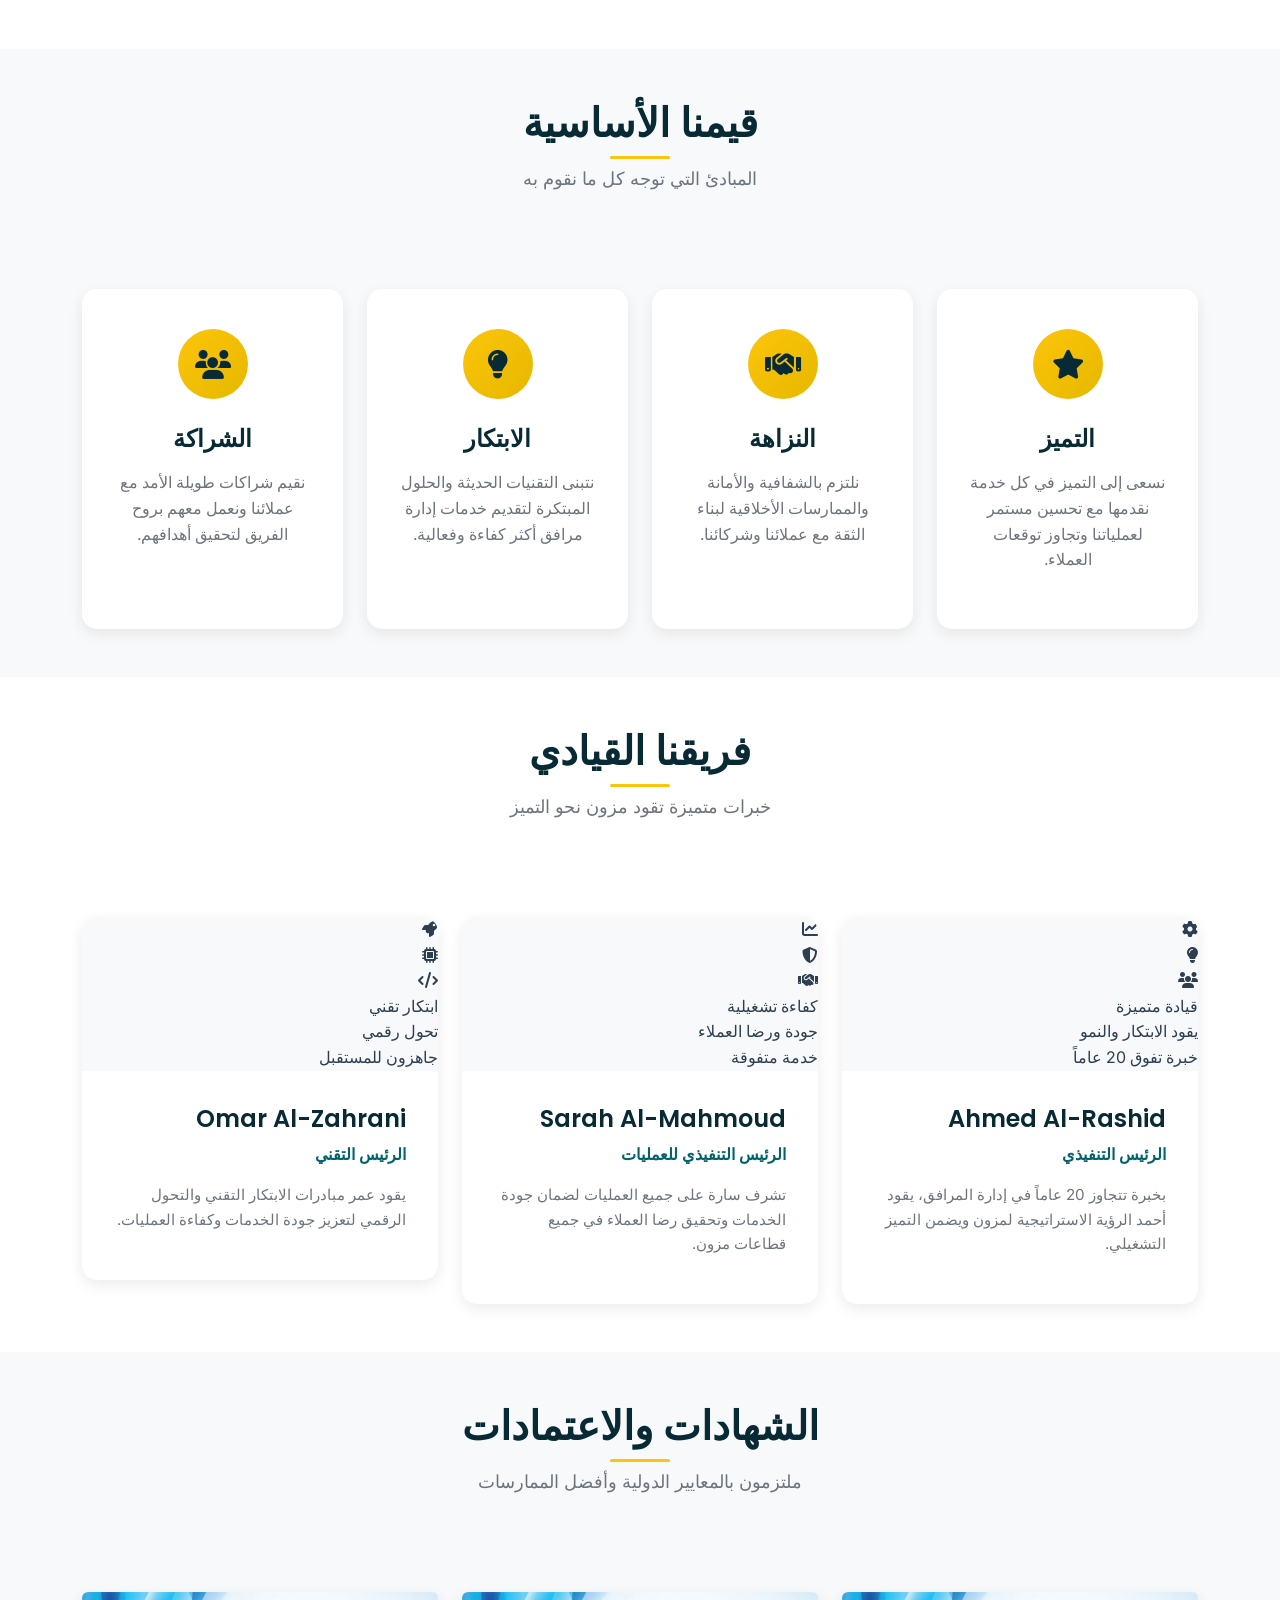
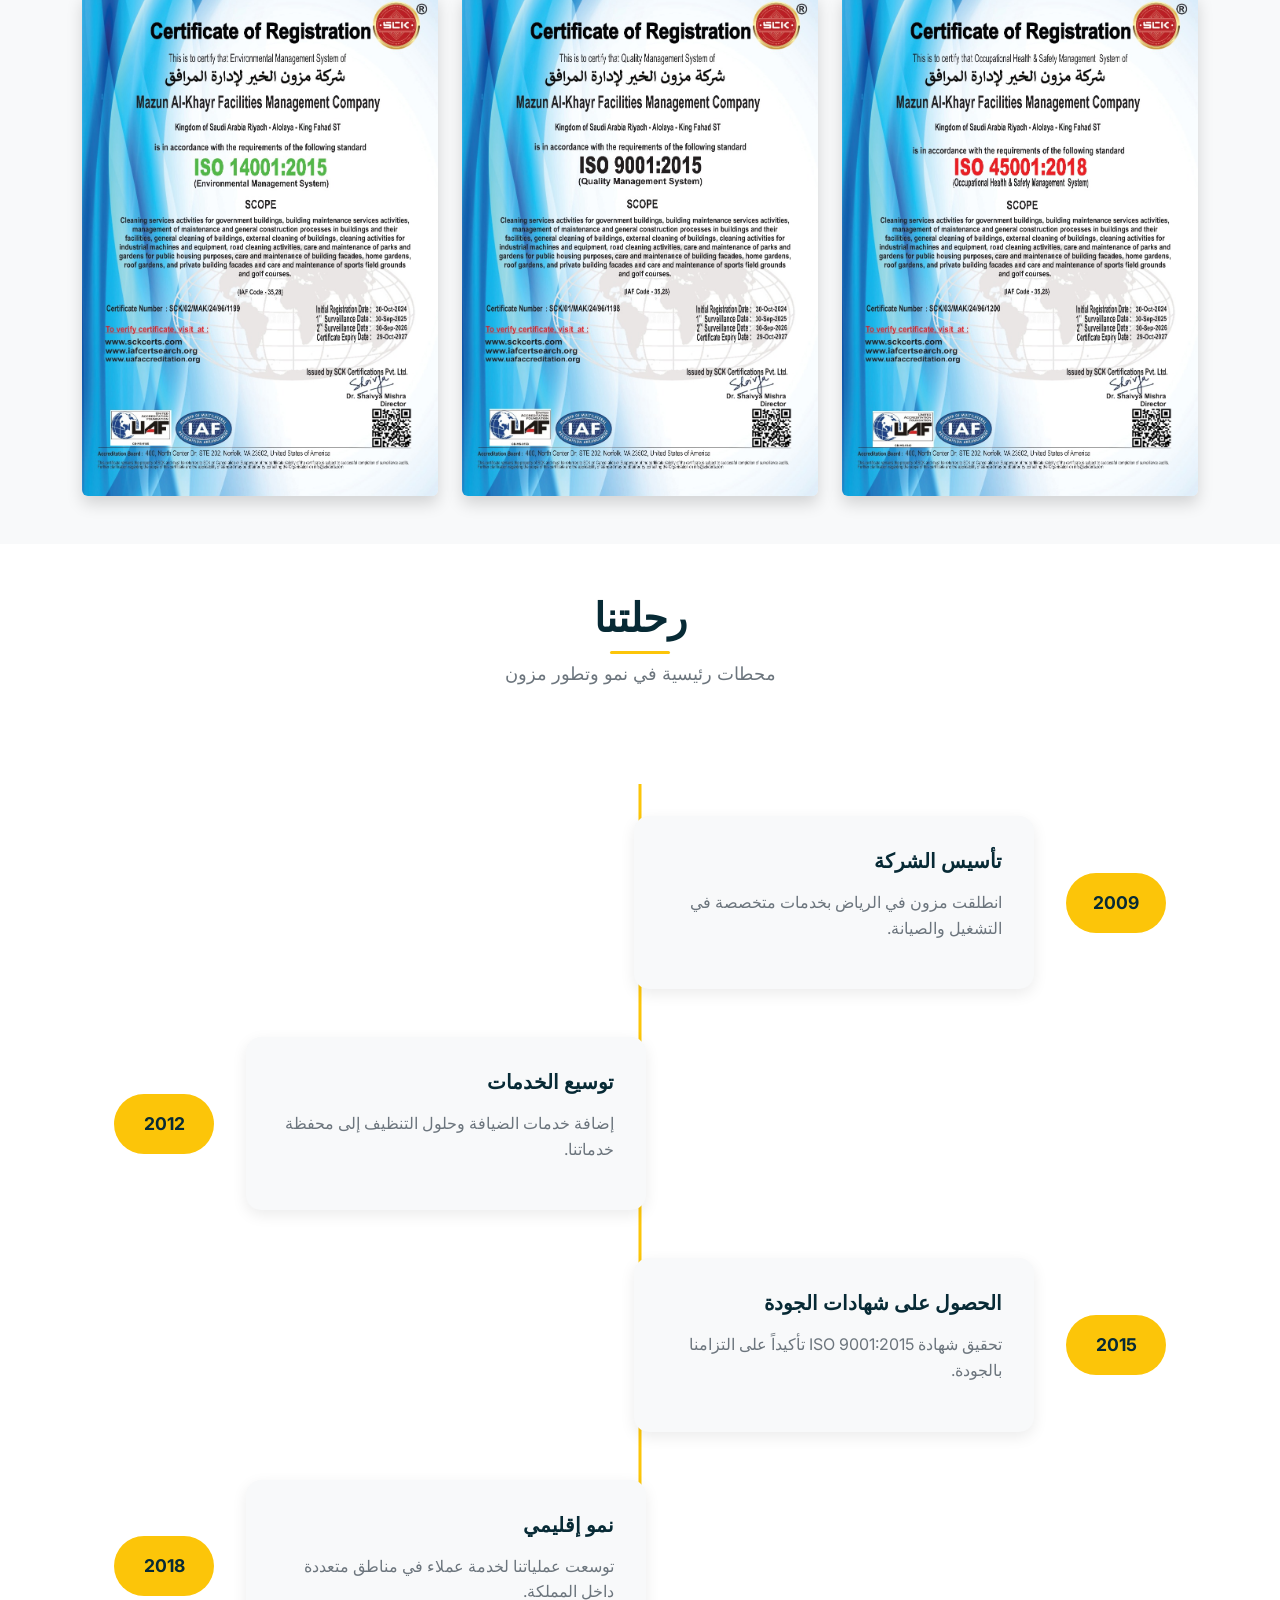
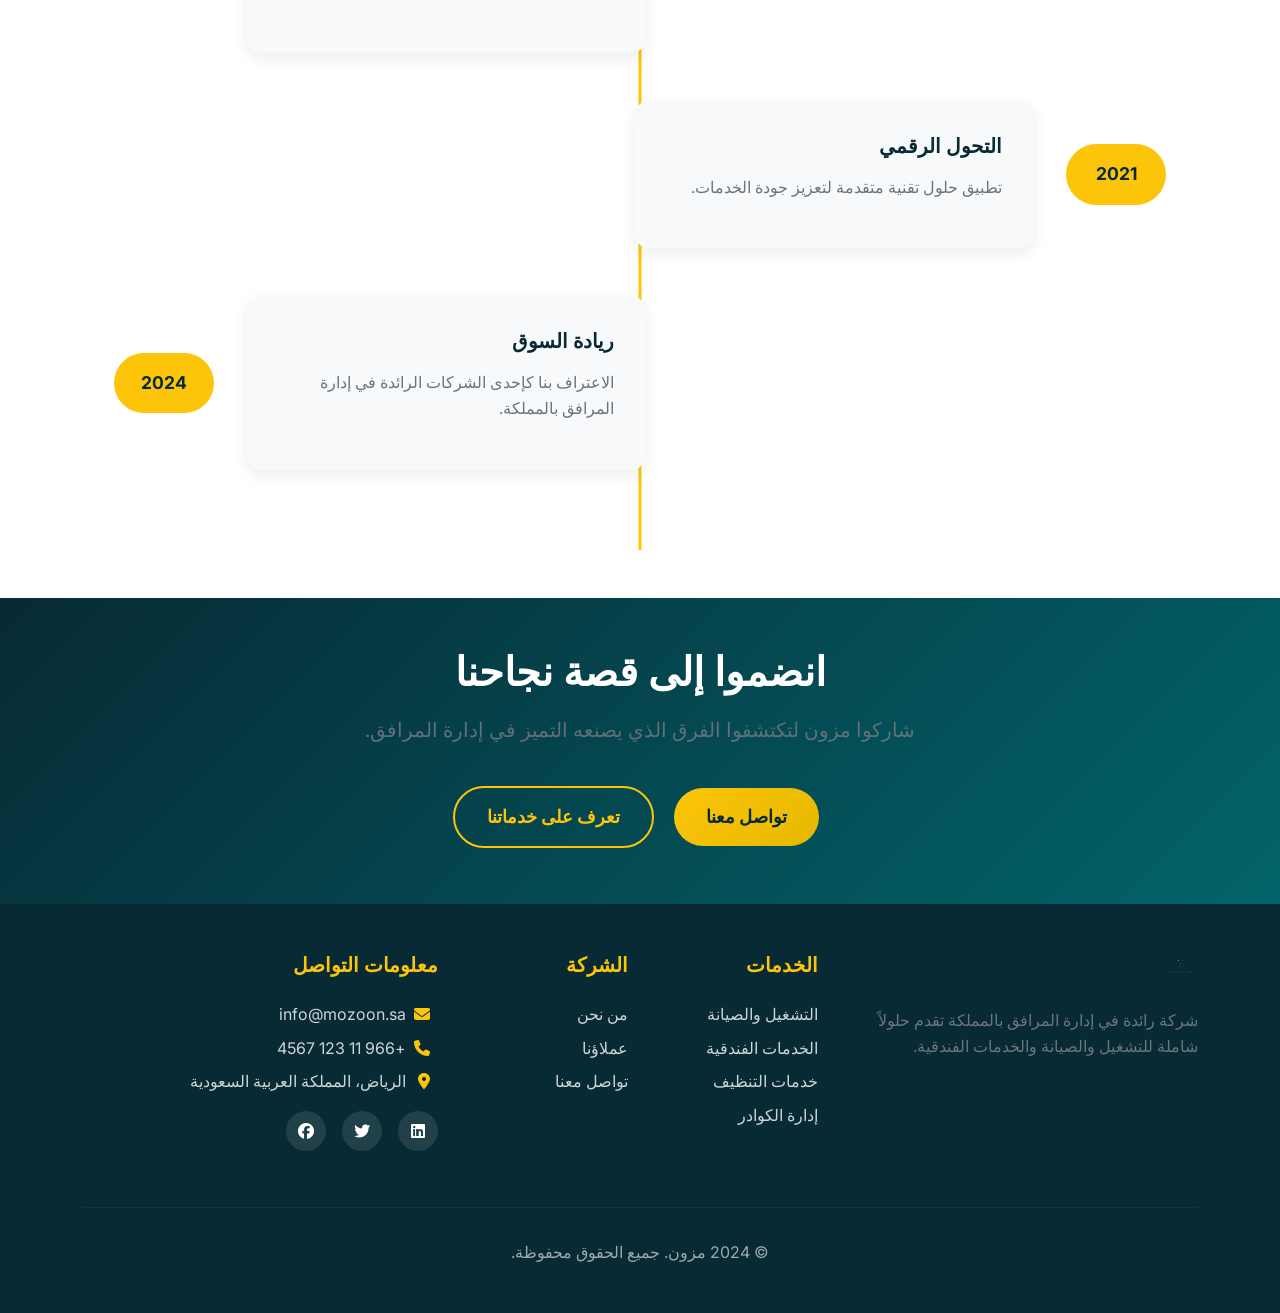
==== commit b0e31e29: "feat: Add certificate images and update website content - Replace certification cards with actual IS" ====
--- a/about-ar.html
+++ b/about-ar.html
@@ -44,7 +44,7 @@
                         <a class="nav-link" href="contact-ar.html">تواصل معنا</a>
                     </li>
                     <li class="nav-item language-toggle">
-                        <a class="nav-link" href="about.html">English<i class="fas fa-globe me-2"></i></a>
+                        <a class="nav-link language-switch" data-language="en" href="about.html">English<i class="fas fa-globe me-2"></i></a>
                     </li>
                 </ul>
             </div>
@@ -71,7 +71,7 @@
                     <div class="story-content">
                         <h2 class="section-title">قصتنا</h2>
                         <p class="lead">تأسست مزون عام 2009 كشركة ناشئة متخصصة في إدارة المرافق، ونمت لتصبح من أبرز مزودي الخدمات الشاملة في المملكة العربية السعودية.</p>
-                        <p>بدأت رحلتنا برؤية واضحة: تقديم خدمات تشغيل وصيانة عالية الجودة تتجاوز توقعات العملاء. ومع مرور السنوات، توسعت قدراتنا لتشمل خدمات الضيافة، وحلول التنظيف، وإدارة الكوادر، والنقل والخدمات اللوجستية.</p>
+                        <p>بدأت رحلتنا برؤية واضحة: تقديم خدمات تشغيل وصيانة عالية الجودة تتجاوز توقعات العملاء. ومع مرور السنوات، توسعت قدراتنا لتشمل خدمات الضيافة، وحلول التنظيف، وإدارة الكوادر .</p>
                         <p>اليوم نخدم أكثر من 200 عميل في قطاعات حكومية وتجارية وصناعية وصحية وتعليمية، ويجعلنا التزامنا بالتميز والتحسين المستمر الشريك المفضل للمنظمات التي تبحث عن حلول موثوقة لإدارة المرافق.</p>
                         <div class="story-highlights">
                             <div class="highlight-item">
@@ -255,41 +255,20 @@
                     <p class="section-subtitle">ملتزمون بالمعايير الدولية وأفضل الممارسات</p>
                 </div>
             </div>
-            <div class="row g-4">
-                <div class="col-lg-3 col-md-6">
-                    <div class="certification-card">
-                        <div class="cert-icon">
-                            <i class="fas fa-certificate"></i>
-                        </div>
-                        <h5>ISO 9001:2015</h5>
-                        <p>شهادة نظام إدارة الجودة لضمان تقديم خدمات متسقة ومتميزة.</p>
-                    </div>
-                </div>
-                <div class="col-lg-3 col-md-6">
-                    <div class="certification-card">
-                        <div class="cert-icon">
-                            <i class="fas fa-shield-alt"></i>
-                        </div>
-                        <h5>ISO 45001:2018</h5>
-                        <p>شهادة نظام إدارة السلامة والصحة المهنية لحماية فرق العمل.</p>
-                    </div>
-                </div>
-                <div class="col-lg-3 col-md-6">
-                    <div class="certification-card">
-                        <div class="cert-icon">
-                            <i class="fas fa-leaf"></i>
-                        </div>
-                        <h5>ISO 14001:2015</h5>
-                        <p>شهادة نظام الإدارة البيئية لتبني ممارسات مستدامة.</p>
-                    </div>
-                </div>
-                <div class="col-lg-3 col-md-6">
-                    <div class="certification-card">
-                        <div class="cert-icon">
-                            <i class="fas fa-building"></i>
-                        </div>
-                        <h5>متطلبات المواصفات السعودية</h5>
-                        <p>التزام كامل بمعايير الهيئة السعودية للمواصفات والمقاييس والجودة.</p>
+            <div class="row g-4 justify-content-center">
+                <div class="col-lg-4 col-md-6">
+                    <div class="certificate-image-card">
+                        <img src="شهادات ISO 2/صورة واتساب بتاريخ 1447-04-02 في 16.12.19_3e770a2c.jpg" alt="شهادة آيزو 1" class="img-fluid rounded shadow">
+                    </div>
+                </div>
+                <div class="col-lg-4 col-md-6">
+                    <div class="certificate-image-card">
+                        <img src="شهادات ISO 2/صورة واتساب بتاريخ 1447-04-02 في 16.12.22_cd920cba.jpg" alt="شهادة آيزو 2" class="img-fluid rounded shadow">
+                    </div>
+                </div>
+                <div class="col-lg-4 col-md-6">
+                    <div class="certificate-image-card">
+                        <img src="شهادات ISO 2/صورة واتساب بتاريخ 1447-04-02 في 16.12.33_7261c8af.jpg" alt="شهادة آيزو 3" class="img-fluid rounded shadow">
                     </div>
                 </div>
             </div>
--- a/styles.css
+++ b/styles.css
@@ -2671,4 +2671,101 @@
     .image-controls {
         justify-content: center;
     }
+}
+
+/* Client Carousel Styles - Horizontal Layout */
+.client-carousel-horizontal {
+    overflow: hidden;
+    position: relative;
+    padding: 2rem;
+    width: 100%;
+    height: 200px; /* Fixed height for horizontal carousel */
+    display: flex;
+    align-items: center;
+    justify-content: center;
+}
+
+.carousel-track-horizontal {
+    display: flex;
+    flex-direction: row;
+    animation: slideHorizontal 30s linear infinite;
+    width: calc(250px * 15); /* 15 slides * 250px width */
+    height: 100%;
+}
+
+.carousel-slide-horizontal {
+    flex: 0 0 250px;
+    height: 100%;
+    display: flex;
+    align-items: center;
+    justify-content: center;
+    padding: 1.5rem;
+    margin: 0 1rem;
+    transition: all 0.4s cubic-bezier(0.4, 0, 0.2, 1);
+}
+
+.carousel-slide-horizontal img {
+    max-width: 100%;
+    max-height: 100%;
+    object-fit: contain;
+    filter: grayscale(80%) opacity(0.6);
+    transition: all 0.4s cubic-bezier(0.4, 0, 0.2, 1);
+}
+
+.carousel-slide-horizontal:hover {
+    transform: scale(1.05);
+}
+
+.carousel-slide-horizontal:hover img {
+    filter: grayscale(0%) opacity(1);
+    transform: scale(1.1);
+}
+
+@keyframes slideHorizontal {
+    0% {
+        transform: translateX(0);
+    }
+    100% {
+        transform: translateX(-50%); /* Move by half the track width for seamless loop */
+    }
+}
+
+/* Pause animation on hover */
+.client-carousel-horizontal:hover .carousel-track-horizontal {
+    animation-play-state: paused;
+}
+
+/* Responsive horizontal carousel */
+@media (max-width: 768px) {
+    .client-carousel-horizontal {
+        height: 150px;
+        padding: 1rem;
+    }
+    
+    .carousel-slide-horizontal {
+        flex: 0 0 200px;
+        margin: 0 0.5rem;
+        padding: 1rem;
+    }
+    
+    .carousel-track-horizontal {
+        width: calc(200px * 15);
+    }
+}
+
+@media (max-width: 480px) {
+    .client-carousel-horizontal {
+        height: 120px;
+        padding: 0.5rem;
+    }
+    
+    .carousel-slide-horizontal {
+        flex: 0 0 150px;
+        margin: 0 0.25rem;
+        padding: 0.5rem;
+    }
+    
+    .carousel-track-horizontal {
+        width: calc(150px * 15);
+    }
 }
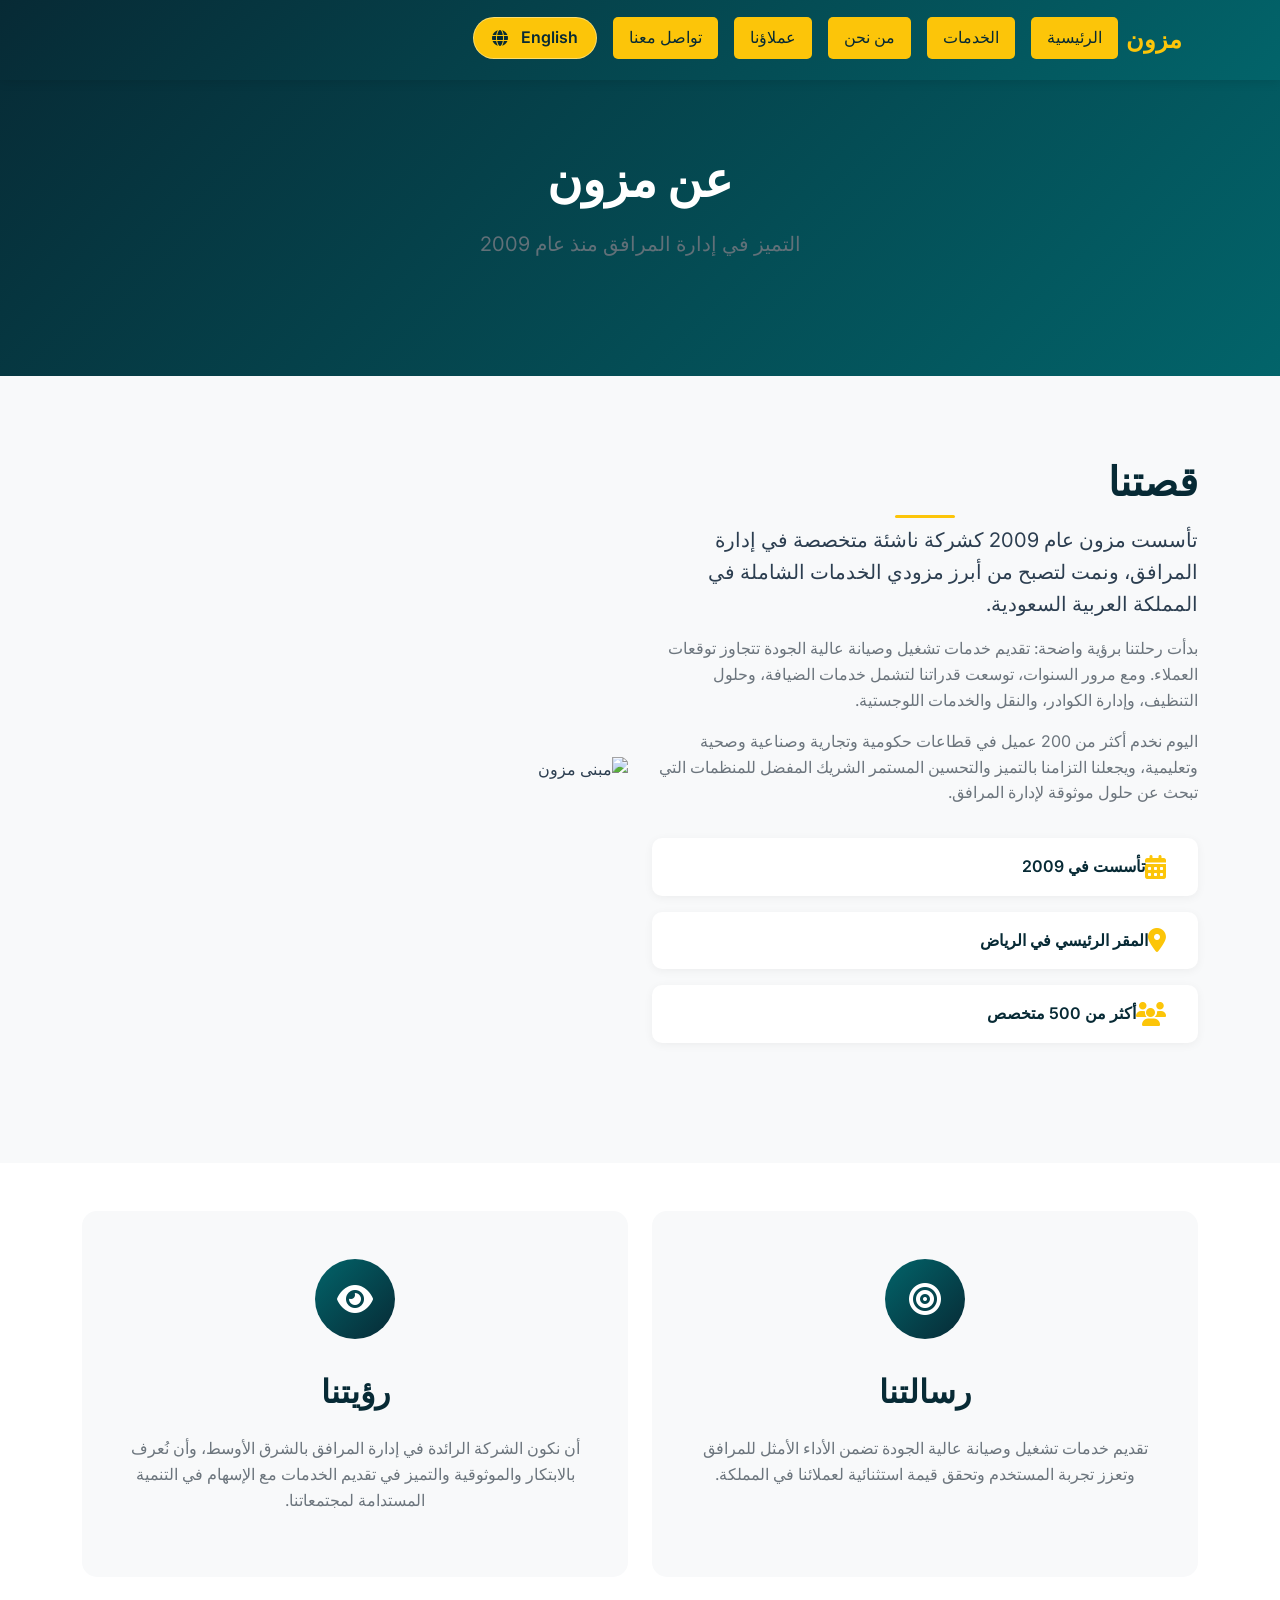
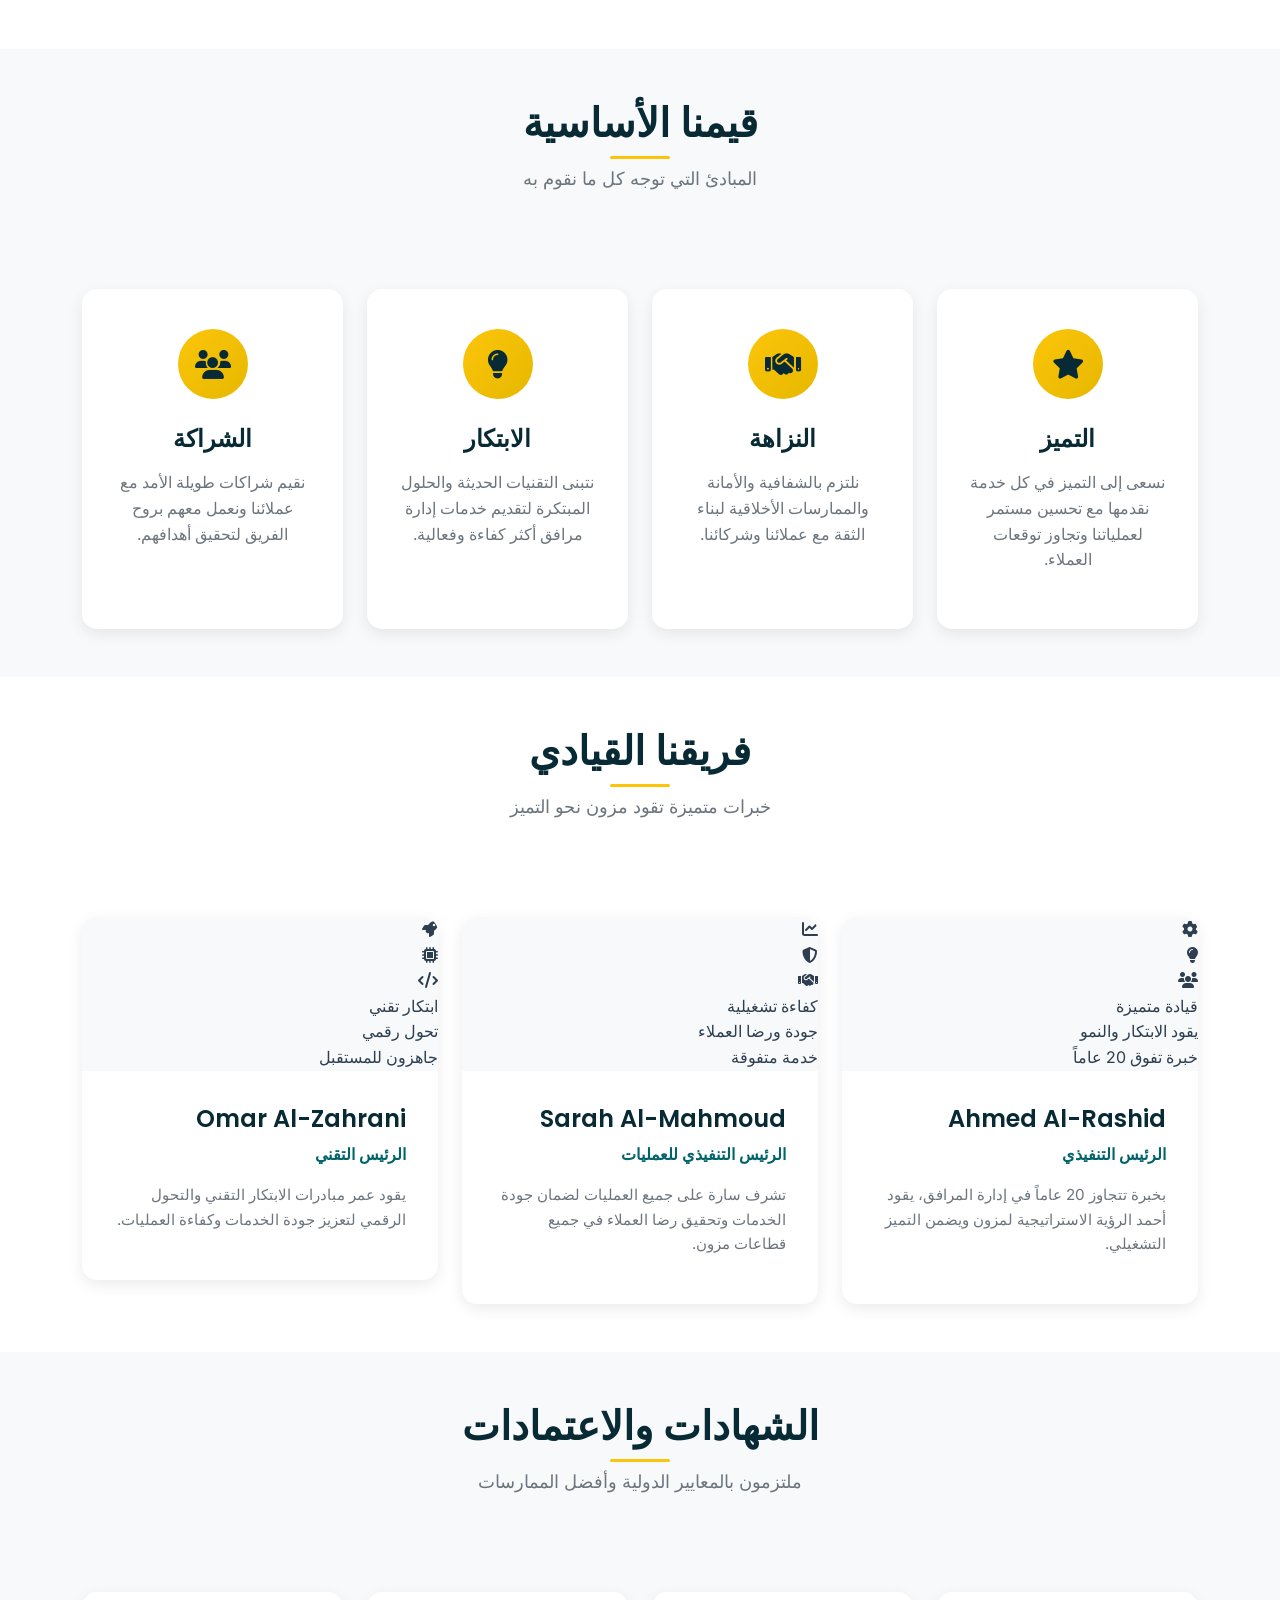
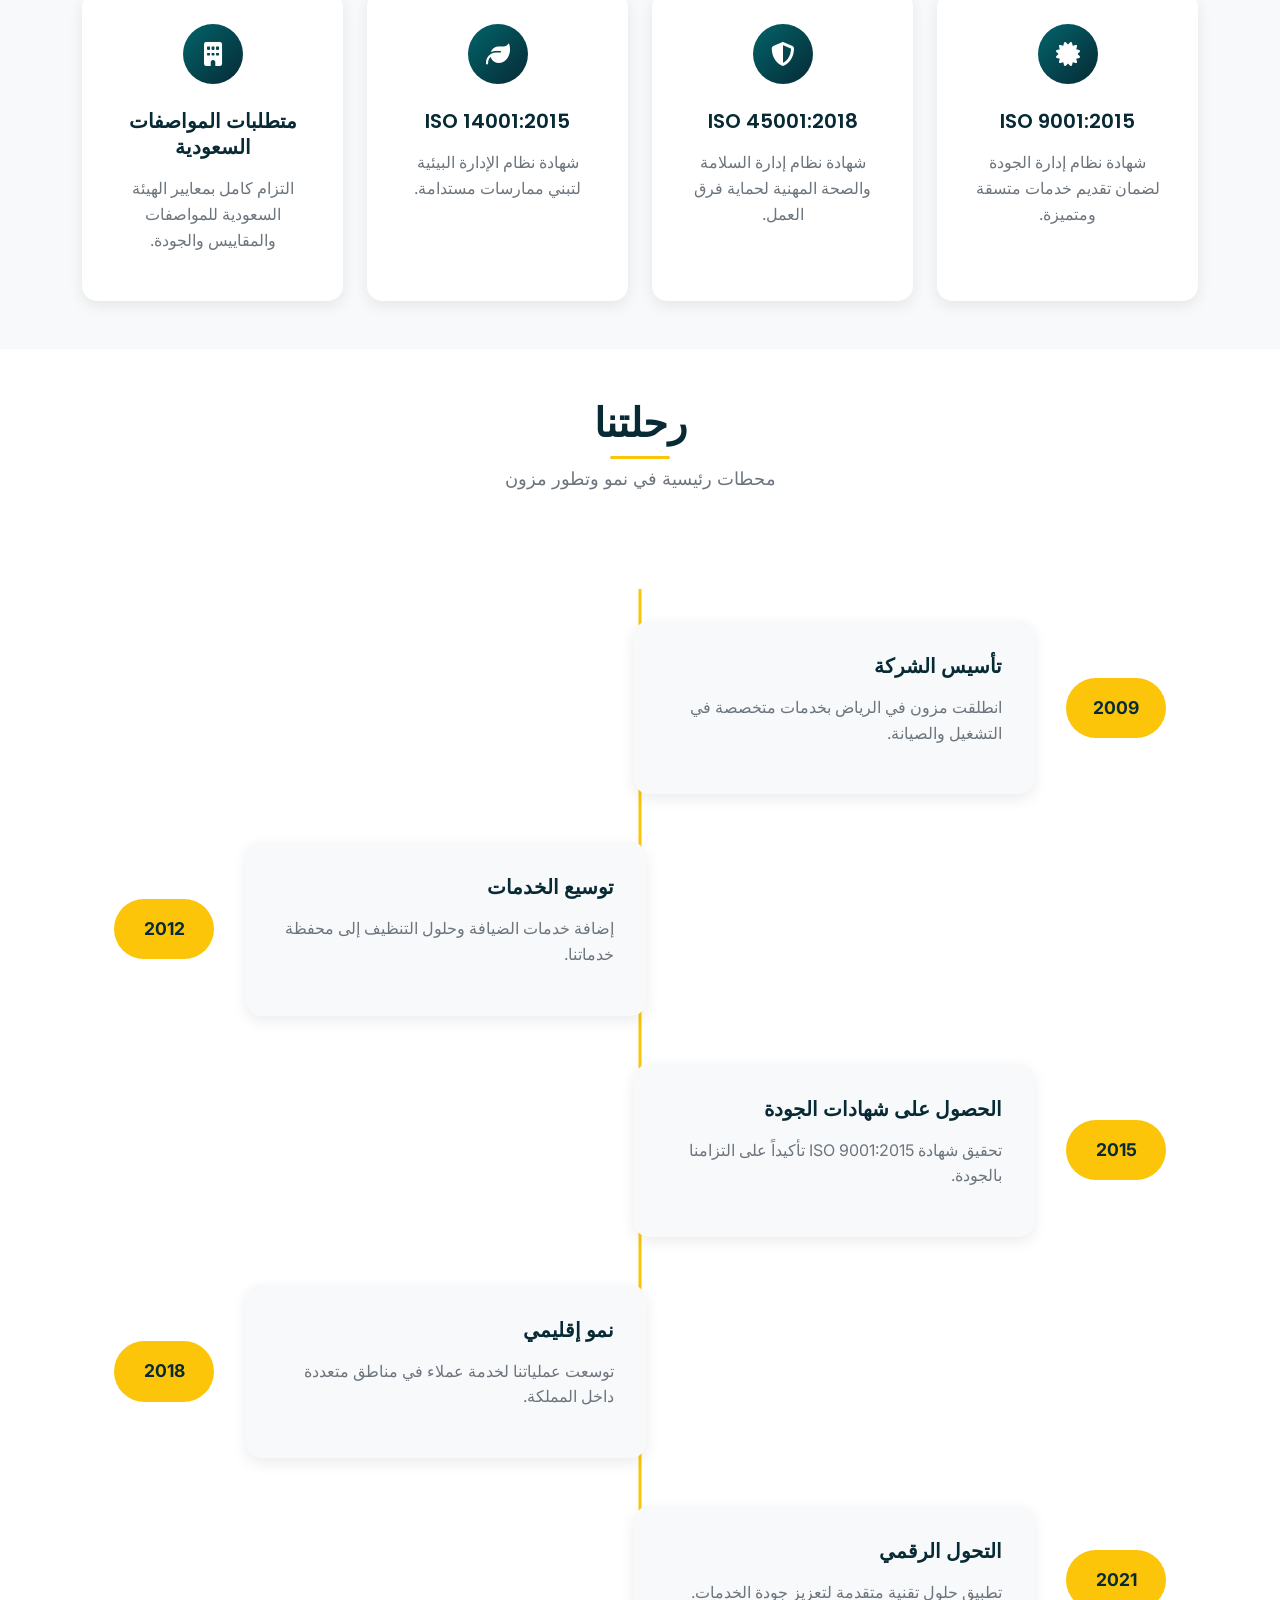
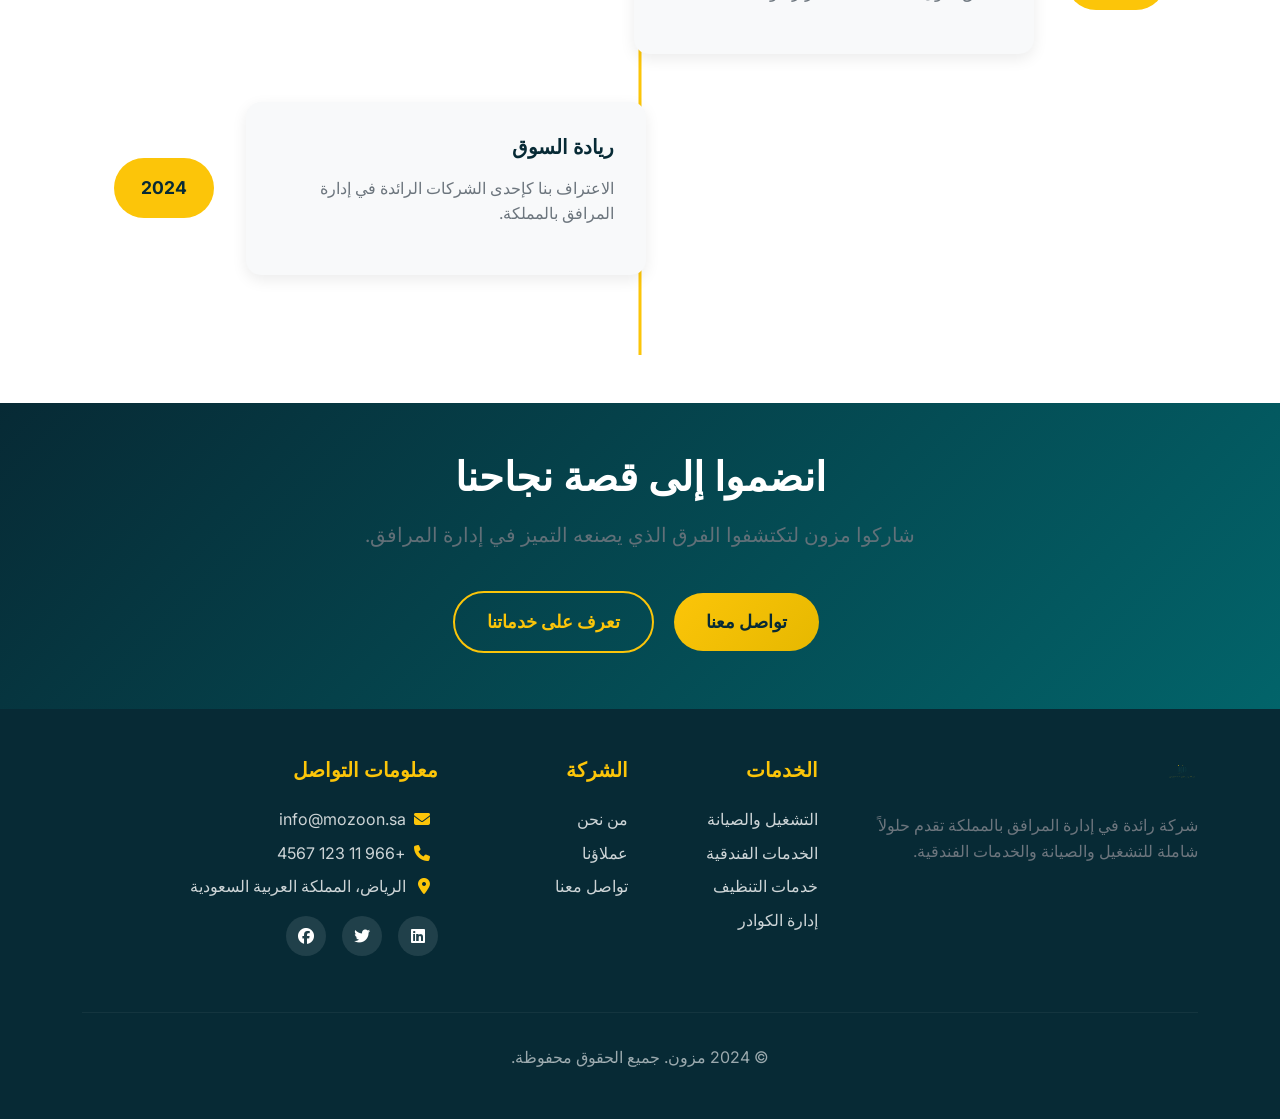
==== commit 044ea67b: "Add hreflang metadata for bilingual pages" ====
--- a/about-ar.html
+++ b/about-ar.html
@@ -15,6 +15,8 @@
     <link href="https://fonts.googleapis.com/css2?family=Tajawal:wght@400;500;700&family=Inter:wght@300;400;500;600;700&family=Poppins:wght@300;400;500;600;700&display=swap" rel="stylesheet">
     <!-- Custom CSS -->
     <link rel="stylesheet" href="styles.css">
+    <link rel="alternate" href="about-ar.html" hreflang="ar">
+    <link rel="alternate" href="about.html" hreflang="en">
 </head>
 <body>
     <!-- Navigation -->
@@ -71,7 +73,7 @@
                     <div class="story-content">
                         <h2 class="section-title">قصتنا</h2>
                         <p class="lead">تأسست مزون عام 2009 كشركة ناشئة متخصصة في إدارة المرافق، ونمت لتصبح من أبرز مزودي الخدمات الشاملة في المملكة العربية السعودية.</p>
-                        <p>بدأت رحلتنا برؤية واضحة: تقديم خدمات تشغيل وصيانة عالية الجودة تتجاوز توقعات العملاء. ومع مرور السنوات، توسعت قدراتنا لتشمل خدمات الضيافة، وحلول التنظيف، وإدارة الكوادر .</p>
+                        <p>بدأت رحلتنا برؤية واضحة: تقديم خدمات تشغيل وصيانة عالية الجودة تتجاوز توقعات العملاء. ومع مرور السنوات، توسعت قدراتنا لتشمل خدمات الضيافة، وحلول التنظيف، وإدارة الكوادر، والنقل والخدمات اللوجستية.</p>
                         <p>اليوم نخدم أكثر من 200 عميل في قطاعات حكومية وتجارية وصناعية وصحية وتعليمية، ويجعلنا التزامنا بالتميز والتحسين المستمر الشريك المفضل للمنظمات التي تبحث عن حلول موثوقة لإدارة المرافق.</p>
                         <div class="story-highlights">
                             <div class="highlight-item">
@@ -255,20 +257,41 @@
                     <p class="section-subtitle">ملتزمون بالمعايير الدولية وأفضل الممارسات</p>
                 </div>
             </div>
-            <div class="row g-4 justify-content-center">
-                <div class="col-lg-4 col-md-6">
-                    <div class="certificate-image-card">
-                        <img src="شهادات ISO 2/صورة واتساب بتاريخ 1447-04-02 في 16.12.19_3e770a2c.jpg" alt="شهادة آيزو 1" class="img-fluid rounded shadow">
-                    </div>
-                </div>
-                <div class="col-lg-4 col-md-6">
-                    <div class="certificate-image-card">
-                        <img src="شهادات ISO 2/صورة واتساب بتاريخ 1447-04-02 في 16.12.22_cd920cba.jpg" alt="شهادة آيزو 2" class="img-fluid rounded shadow">
-                    </div>
-                </div>
-                <div class="col-lg-4 col-md-6">
-                    <div class="certificate-image-card">
-                        <img src="شهادات ISO 2/صورة واتساب بتاريخ 1447-04-02 في 16.12.33_7261c8af.jpg" alt="شهادة آيزو 3" class="img-fluid rounded shadow">
+            <div class="row g-4">
+                <div class="col-lg-3 col-md-6">
+                    <div class="certification-card">
+                        <div class="cert-icon">
+                            <i class="fas fa-certificate"></i>
+                        </div>
+                        <h5>ISO 9001:2015</h5>
+                        <p>شهادة نظام إدارة الجودة لضمان تقديم خدمات متسقة ومتميزة.</p>
+                    </div>
+                </div>
+                <div class="col-lg-3 col-md-6">
+                    <div class="certification-card">
+                        <div class="cert-icon">
+                            <i class="fas fa-shield-alt"></i>
+                        </div>
+                        <h5>ISO 45001:2018</h5>
+                        <p>شهادة نظام إدارة السلامة والصحة المهنية لحماية فرق العمل.</p>
+                    </div>
+                </div>
+                <div class="col-lg-3 col-md-6">
+                    <div class="certification-card">
+                        <div class="cert-icon">
+                            <i class="fas fa-leaf"></i>
+                        </div>
+                        <h5>ISO 14001:2015</h5>
+                        <p>شهادة نظام الإدارة البيئية لتبني ممارسات مستدامة.</p>
+                    </div>
+                </div>
+                <div class="col-lg-3 col-md-6">
+                    <div class="certification-card">
+                        <div class="cert-icon">
+                            <i class="fas fa-building"></i>
+                        </div>
+                        <h5>متطلبات المواصفات السعودية</h5>
+                        <p>التزام كامل بمعايير الهيئة السعودية للمواصفات والمقاييس والجودة.</p>
                     </div>
                 </div>
             </div>
--- a/styles.css
+++ b/styles.css
@@ -2671,101 +2671,4 @@
     .image-controls {
         justify-content: center;
     }
-}
-
-/* Client Carousel Styles - Horizontal Layout */
-.client-carousel-horizontal {
-    overflow: hidden;
-    position: relative;
-    padding: 2rem;
-    width: 100%;
-    height: 200px; /* Fixed height for horizontal carousel */
-    display: flex;
-    align-items: center;
-    justify-content: center;
-}
-
-.carousel-track-horizontal {
-    display: flex;
-    flex-direction: row;
-    animation: slideHorizontal 30s linear infinite;
-    width: calc(250px * 15); /* 15 slides * 250px width */
-    height: 100%;
-}
-
-.carousel-slide-horizontal {
-    flex: 0 0 250px;
-    height: 100%;
-    display: flex;
-    align-items: center;
-    justify-content: center;
-    padding: 1.5rem;
-    margin: 0 1rem;
-    transition: all 0.4s cubic-bezier(0.4, 0, 0.2, 1);
-}
-
-.carousel-slide-horizontal img {
-    max-width: 100%;
-    max-height: 100%;
-    object-fit: contain;
-    filter: grayscale(80%) opacity(0.6);
-    transition: all 0.4s cubic-bezier(0.4, 0, 0.2, 1);
-}
-
-.carousel-slide-horizontal:hover {
-    transform: scale(1.05);
-}
-
-.carousel-slide-horizontal:hover img {
-    filter: grayscale(0%) opacity(1);
-    transform: scale(1.1);
-}
-
-@keyframes slideHorizontal {
-    0% {
-        transform: translateX(0);
-    }
-    100% {
-        transform: translateX(-50%); /* Move by half the track width for seamless loop */
-    }
-}
-
-/* Pause animation on hover */
-.client-carousel-horizontal:hover .carousel-track-horizontal {
-    animation-play-state: paused;
-}
-
-/* Responsive horizontal carousel */
-@media (max-width: 768px) {
-    .client-carousel-horizontal {
-        height: 150px;
-        padding: 1rem;
-    }
-    
-    .carousel-slide-horizontal {
-        flex: 0 0 200px;
-        margin: 0 0.5rem;
-        padding: 1rem;
-    }
-    
-    .carousel-track-horizontal {
-        width: calc(200px * 15);
-    }
-}
-
-@media (max-width: 480px) {
-    .client-carousel-horizontal {
-        height: 120px;
-        padding: 0.5rem;
-    }
-    
-    .carousel-slide-horizontal {
-        flex: 0 0 150px;
-        margin: 0 0.25rem;
-        padding: 0.5rem;
-    }
-    
-    .carousel-track-horizontal {
-        width: calc(150px * 15);
-    }
 }
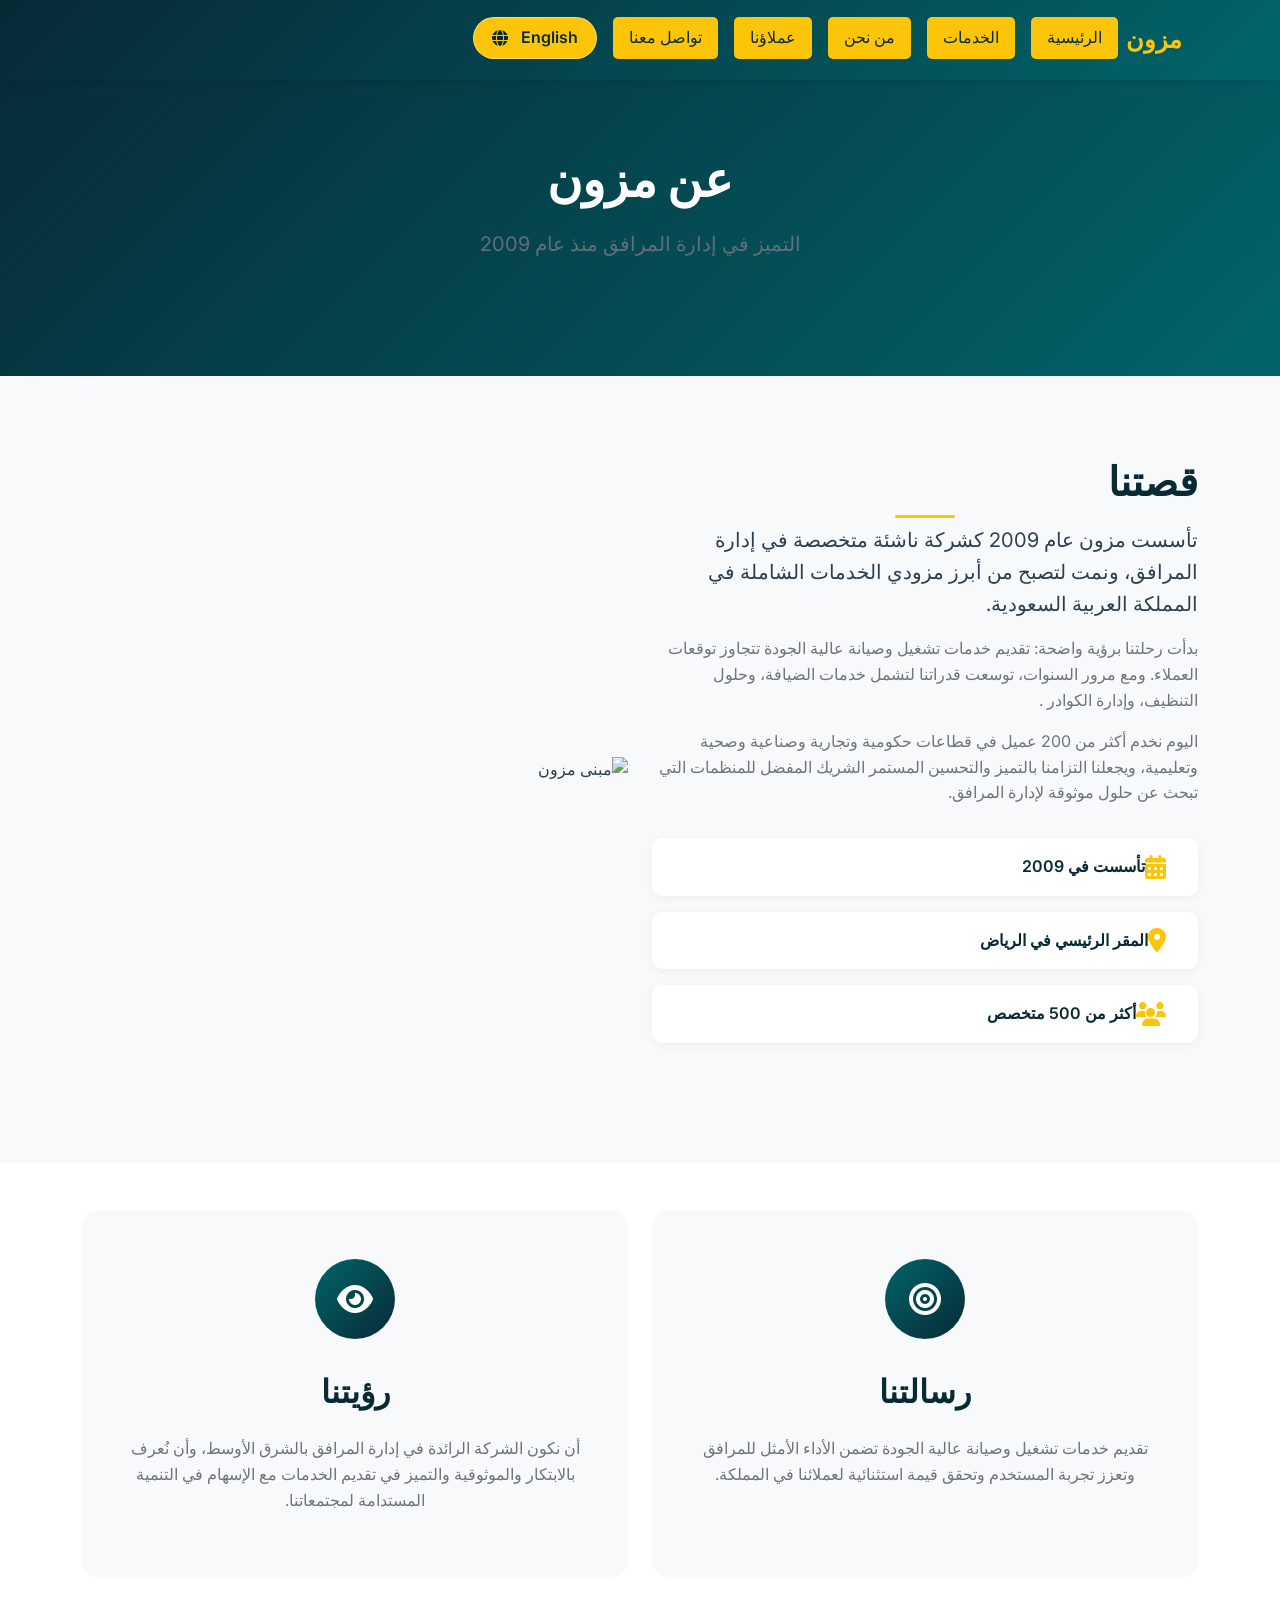
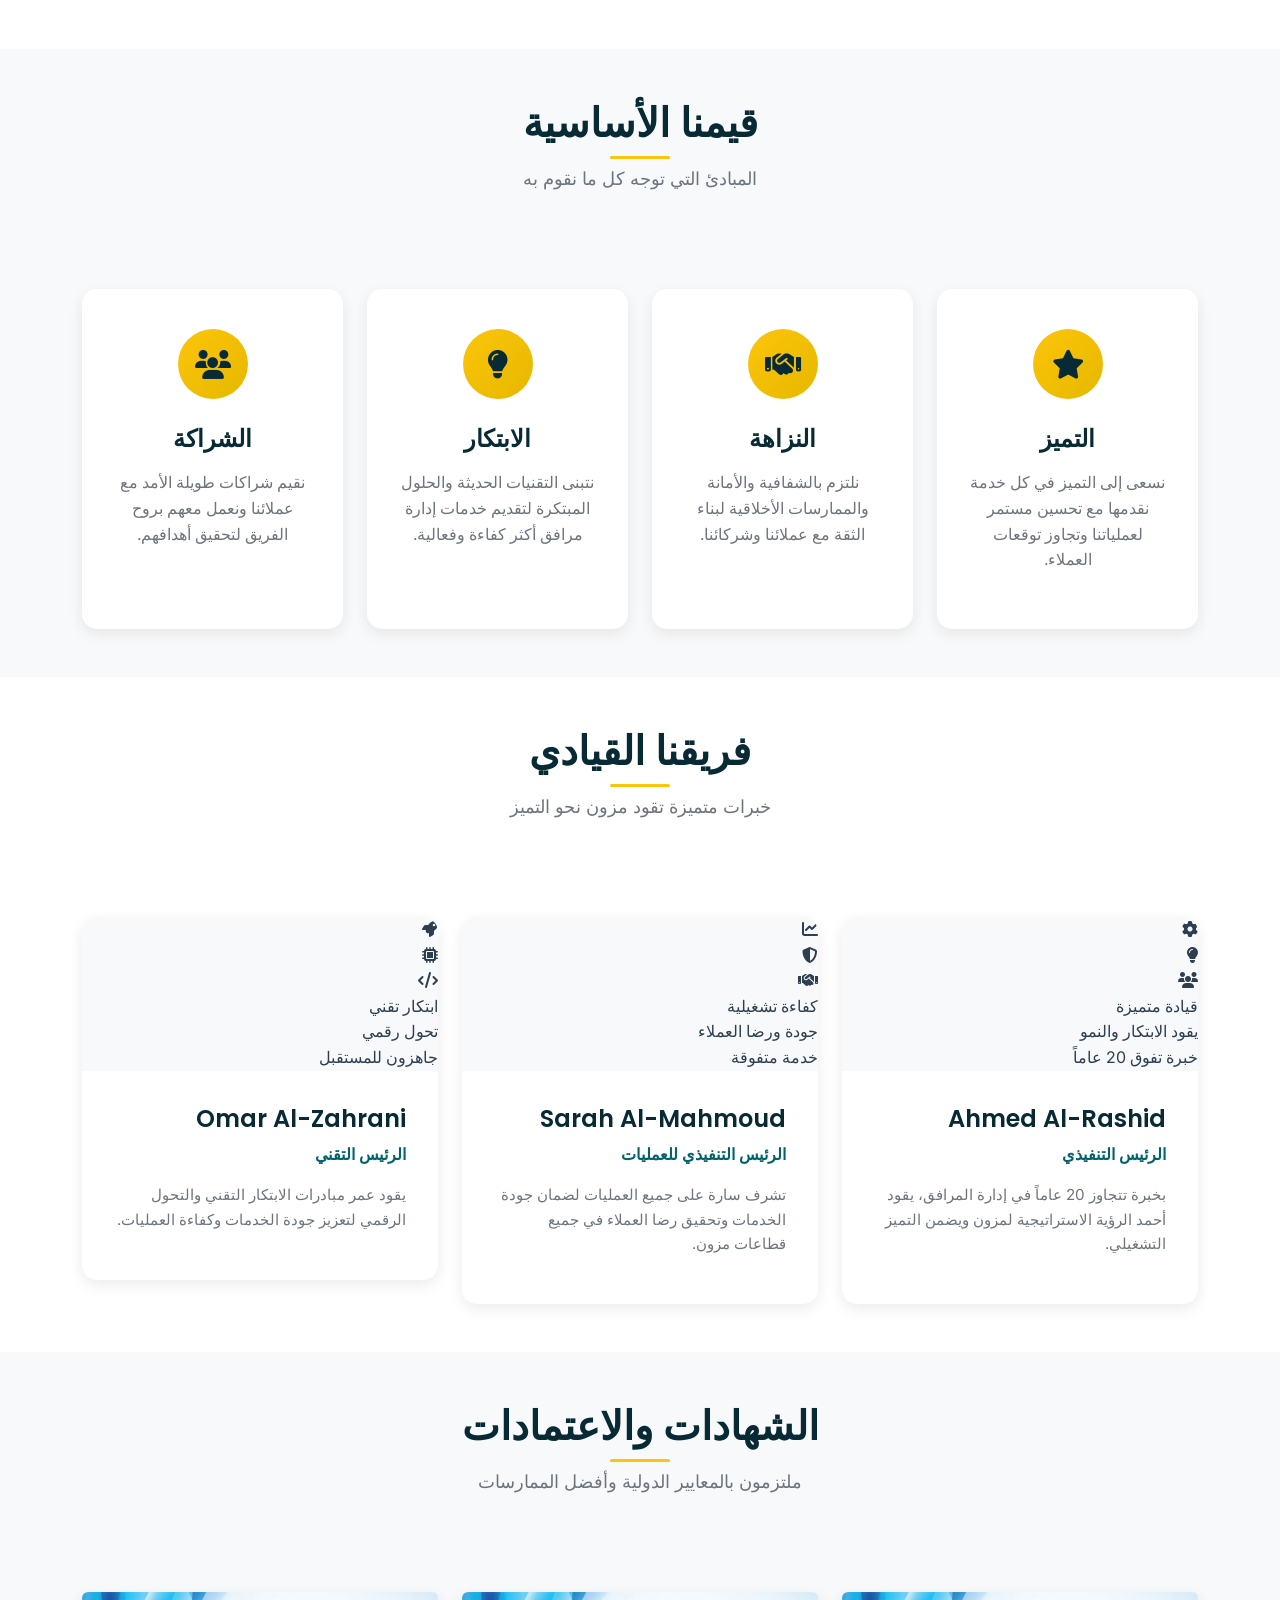
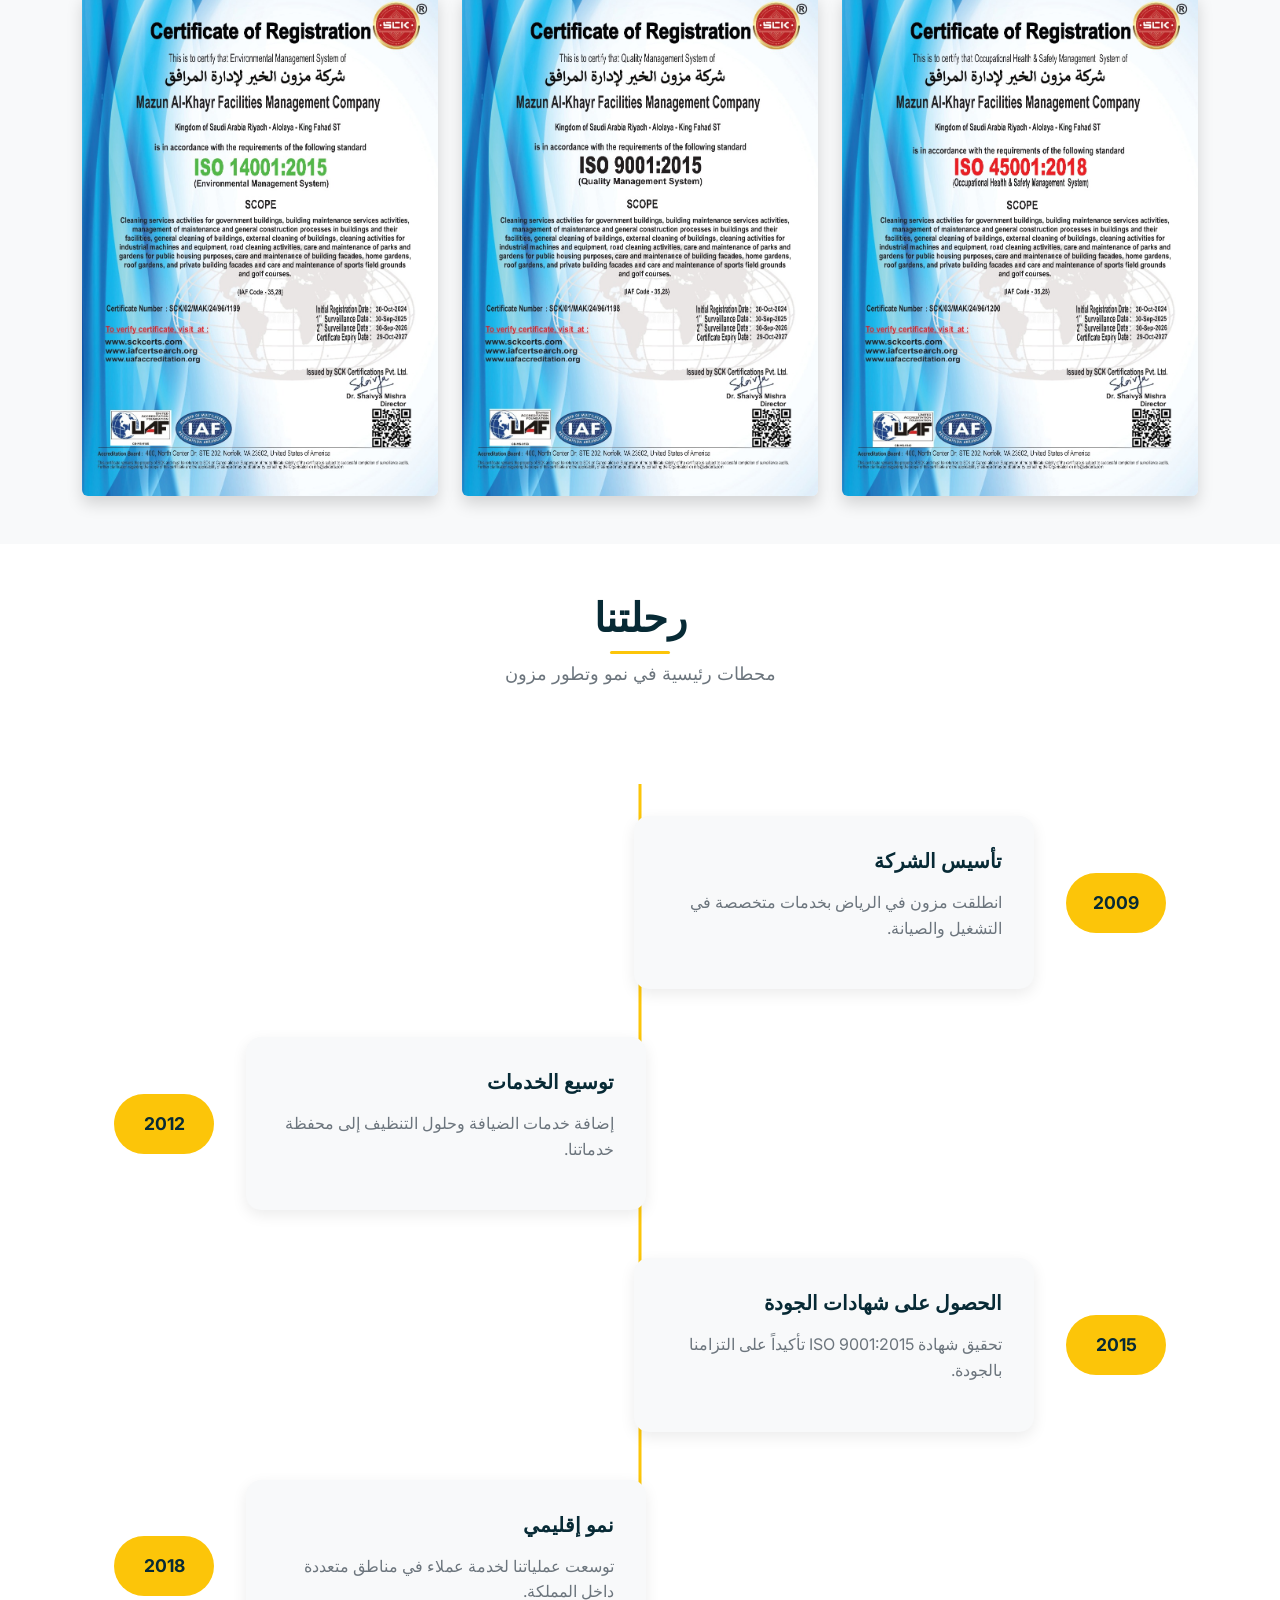
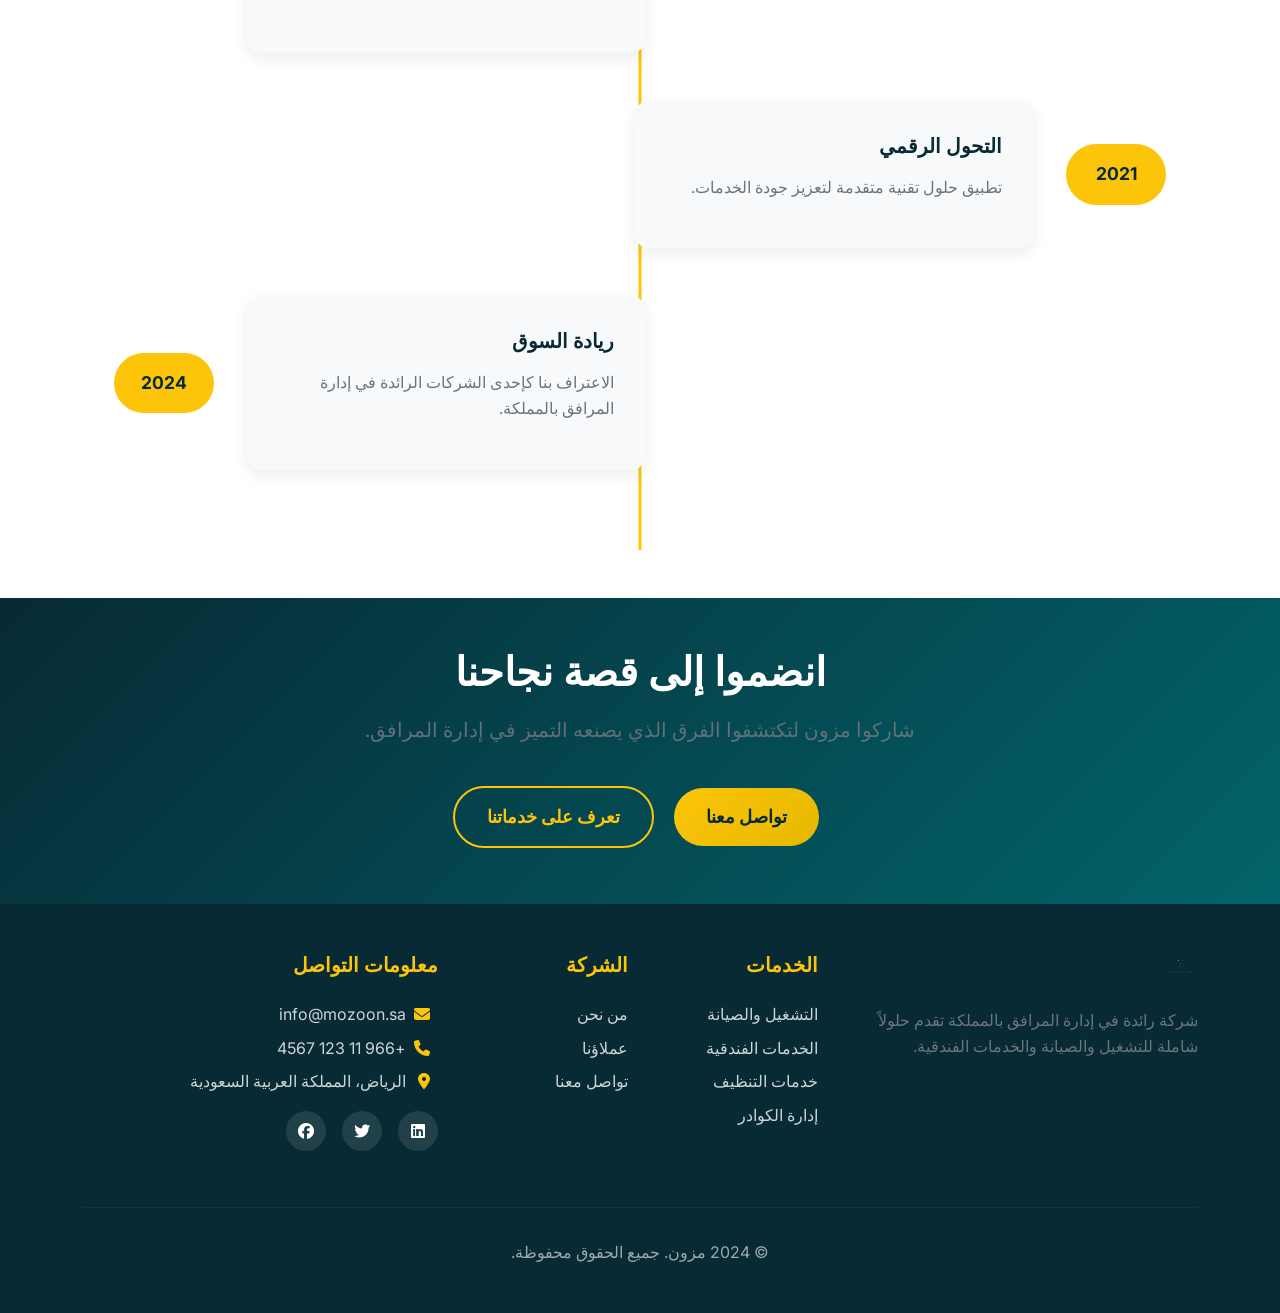
==== commit 0a1492d4: "Merge a78bd294975efac66ec7d9a567d87843a4962dad into cc42c61ac8bb00b4e52d4e299584580b7ecb81c1" ====
--- a/about-ar.html
+++ b/about-ar.html
@@ -15,8 +15,6 @@
     <link href="https://fonts.googleapis.com/css2?family=Tajawal:wght@400;500;700&family=Inter:wght@300;400;500;600;700&family=Poppins:wght@300;400;500;600;700&display=swap" rel="stylesheet">
     <!-- Custom CSS -->
     <link rel="stylesheet" href="styles.css">
-    <link rel="alternate" href="about-ar.html" hreflang="ar">
-    <link rel="alternate" href="about.html" hreflang="en">
 </head>
 <body>
     <!-- Navigation -->
@@ -73,7 +71,7 @@
                     <div class="story-content">
                         <h2 class="section-title">قصتنا</h2>
                         <p class="lead">تأسست مزون عام 2009 كشركة ناشئة متخصصة في إدارة المرافق، ونمت لتصبح من أبرز مزودي الخدمات الشاملة في المملكة العربية السعودية.</p>
-                        <p>بدأت رحلتنا برؤية واضحة: تقديم خدمات تشغيل وصيانة عالية الجودة تتجاوز توقعات العملاء. ومع مرور السنوات، توسعت قدراتنا لتشمل خدمات الضيافة، وحلول التنظيف، وإدارة الكوادر، والنقل والخدمات اللوجستية.</p>
+                        <p>بدأت رحلتنا برؤية واضحة: تقديم خدمات تشغيل وصيانة عالية الجودة تتجاوز توقعات العملاء. ومع مرور السنوات، توسعت قدراتنا لتشمل خدمات الضيافة، وحلول التنظيف، وإدارة الكوادر .</p>
                         <p>اليوم نخدم أكثر من 200 عميل في قطاعات حكومية وتجارية وصناعية وصحية وتعليمية، ويجعلنا التزامنا بالتميز والتحسين المستمر الشريك المفضل للمنظمات التي تبحث عن حلول موثوقة لإدارة المرافق.</p>
                         <div class="story-highlights">
                             <div class="highlight-item">
@@ -257,41 +255,20 @@
                     <p class="section-subtitle">ملتزمون بالمعايير الدولية وأفضل الممارسات</p>
                 </div>
             </div>
-            <div class="row g-4">
-                <div class="col-lg-3 col-md-6">
-                    <div class="certification-card">
-                        <div class="cert-icon">
-                            <i class="fas fa-certificate"></i>
-                        </div>
-                        <h5>ISO 9001:2015</h5>
-                        <p>شهادة نظام إدارة الجودة لضمان تقديم خدمات متسقة ومتميزة.</p>
-                    </div>
-                </div>
-                <div class="col-lg-3 col-md-6">
-                    <div class="certification-card">
-                        <div class="cert-icon">
-                            <i class="fas fa-shield-alt"></i>
-                        </div>
-                        <h5>ISO 45001:2018</h5>
-                        <p>شهادة نظام إدارة السلامة والصحة المهنية لحماية فرق العمل.</p>
-                    </div>
-                </div>
-                <div class="col-lg-3 col-md-6">
-                    <div class="certification-card">
-                        <div class="cert-icon">
-                            <i class="fas fa-leaf"></i>
-                        </div>
-                        <h5>ISO 14001:2015</h5>
-                        <p>شهادة نظام الإدارة البيئية لتبني ممارسات مستدامة.</p>
-                    </div>
-                </div>
-                <div class="col-lg-3 col-md-6">
-                    <div class="certification-card">
-                        <div class="cert-icon">
-                            <i class="fas fa-building"></i>
-                        </div>
-                        <h5>متطلبات المواصفات السعودية</h5>
-                        <p>التزام كامل بمعايير الهيئة السعودية للمواصفات والمقاييس والجودة.</p>
+            <div class="row g-4 justify-content-center">
+                <div class="col-lg-4 col-md-6">
+                    <div class="certificate-image-card">
+                        <img src="شهادات ISO 2/صورة واتساب بتاريخ 1447-04-02 في 16.12.19_3e770a2c.jpg" alt="شهادة آيزو 1" class="img-fluid rounded shadow">
+                    </div>
+                </div>
+                <div class="col-lg-4 col-md-6">
+                    <div class="certificate-image-card">
+                        <img src="شهادات ISO 2/صورة واتساب بتاريخ 1447-04-02 في 16.12.22_cd920cba.jpg" alt="شهادة آيزو 2" class="img-fluid rounded shadow">
+                    </div>
+                </div>
+                <div class="col-lg-4 col-md-6">
+                    <div class="certificate-image-card">
+                        <img src="شهادات ISO 2/صورة واتساب بتاريخ 1447-04-02 في 16.12.33_7261c8af.jpg" alt="شهادة آيزو 3" class="img-fluid rounded shadow">
                     </div>
                 </div>
             </div>
--- a/styles.css
+++ b/styles.css
@@ -2671,4 +2671,101 @@
     .image-controls {
         justify-content: center;
     }
+}
+
+/* Client Carousel Styles - Horizontal Layout */
+.client-carousel-horizontal {
+    overflow: hidden;
+    position: relative;
+    padding: 2rem;
+    width: 100%;
+    height: 200px; /* Fixed height for horizontal carousel */
+    display: flex;
+    align-items: center;
+    justify-content: center;
+}
+
+.carousel-track-horizontal {
+    display: flex;
+    flex-direction: row;
+    animation: slideHorizontal 30s linear infinite;
+    width: calc(250px * 15); /* 15 slides * 250px width */
+    height: 100%;
+}
+
+.carousel-slide-horizontal {
+    flex: 0 0 250px;
+    height: 100%;
+    display: flex;
+    align-items: center;
+    justify-content: center;
+    padding: 1.5rem;
+    margin: 0 1rem;
+    transition: all 0.4s cubic-bezier(0.4, 0, 0.2, 1);
+}
+
+.carousel-slide-horizontal img {
+    max-width: 100%;
+    max-height: 100%;
+    object-fit: contain;
+    filter: grayscale(80%) opacity(0.6);
+    transition: all 0.4s cubic-bezier(0.4, 0, 0.2, 1);
+}
+
+.carousel-slide-horizontal:hover {
+    transform: scale(1.05);
+}
+
+.carousel-slide-horizontal:hover img {
+    filter: grayscale(0%) opacity(1);
+    transform: scale(1.1);
+}
+
+@keyframes slideHorizontal {
+    0% {
+        transform: translateX(0);
+    }
+    100% {
+        transform: translateX(-50%); /* Move by half the track width for seamless loop */
+    }
+}
+
+/* Pause animation on hover */
+.client-carousel-horizontal:hover .carousel-track-horizontal {
+    animation-play-state: paused;
+}
+
+/* Responsive horizontal carousel */
+@media (max-width: 768px) {
+    .client-carousel-horizontal {
+        height: 150px;
+        padding: 1rem;
+    }
+    
+    .carousel-slide-horizontal {
+        flex: 0 0 200px;
+        margin: 0 0.5rem;
+        padding: 1rem;
+    }
+    
+    .carousel-track-horizontal {
+        width: calc(200px * 15);
+    }
+}
+
+@media (max-width: 480px) {
+    .client-carousel-horizontal {
+        height: 120px;
+        padding: 0.5rem;
+    }
+    
+    .carousel-slide-horizontal {
+        flex: 0 0 150px;
+        margin: 0 0.25rem;
+        padding: 0.5rem;
+    }
+    
+    .carousel-track-horizontal {
+        width: calc(150px * 15);
+    }
 }
